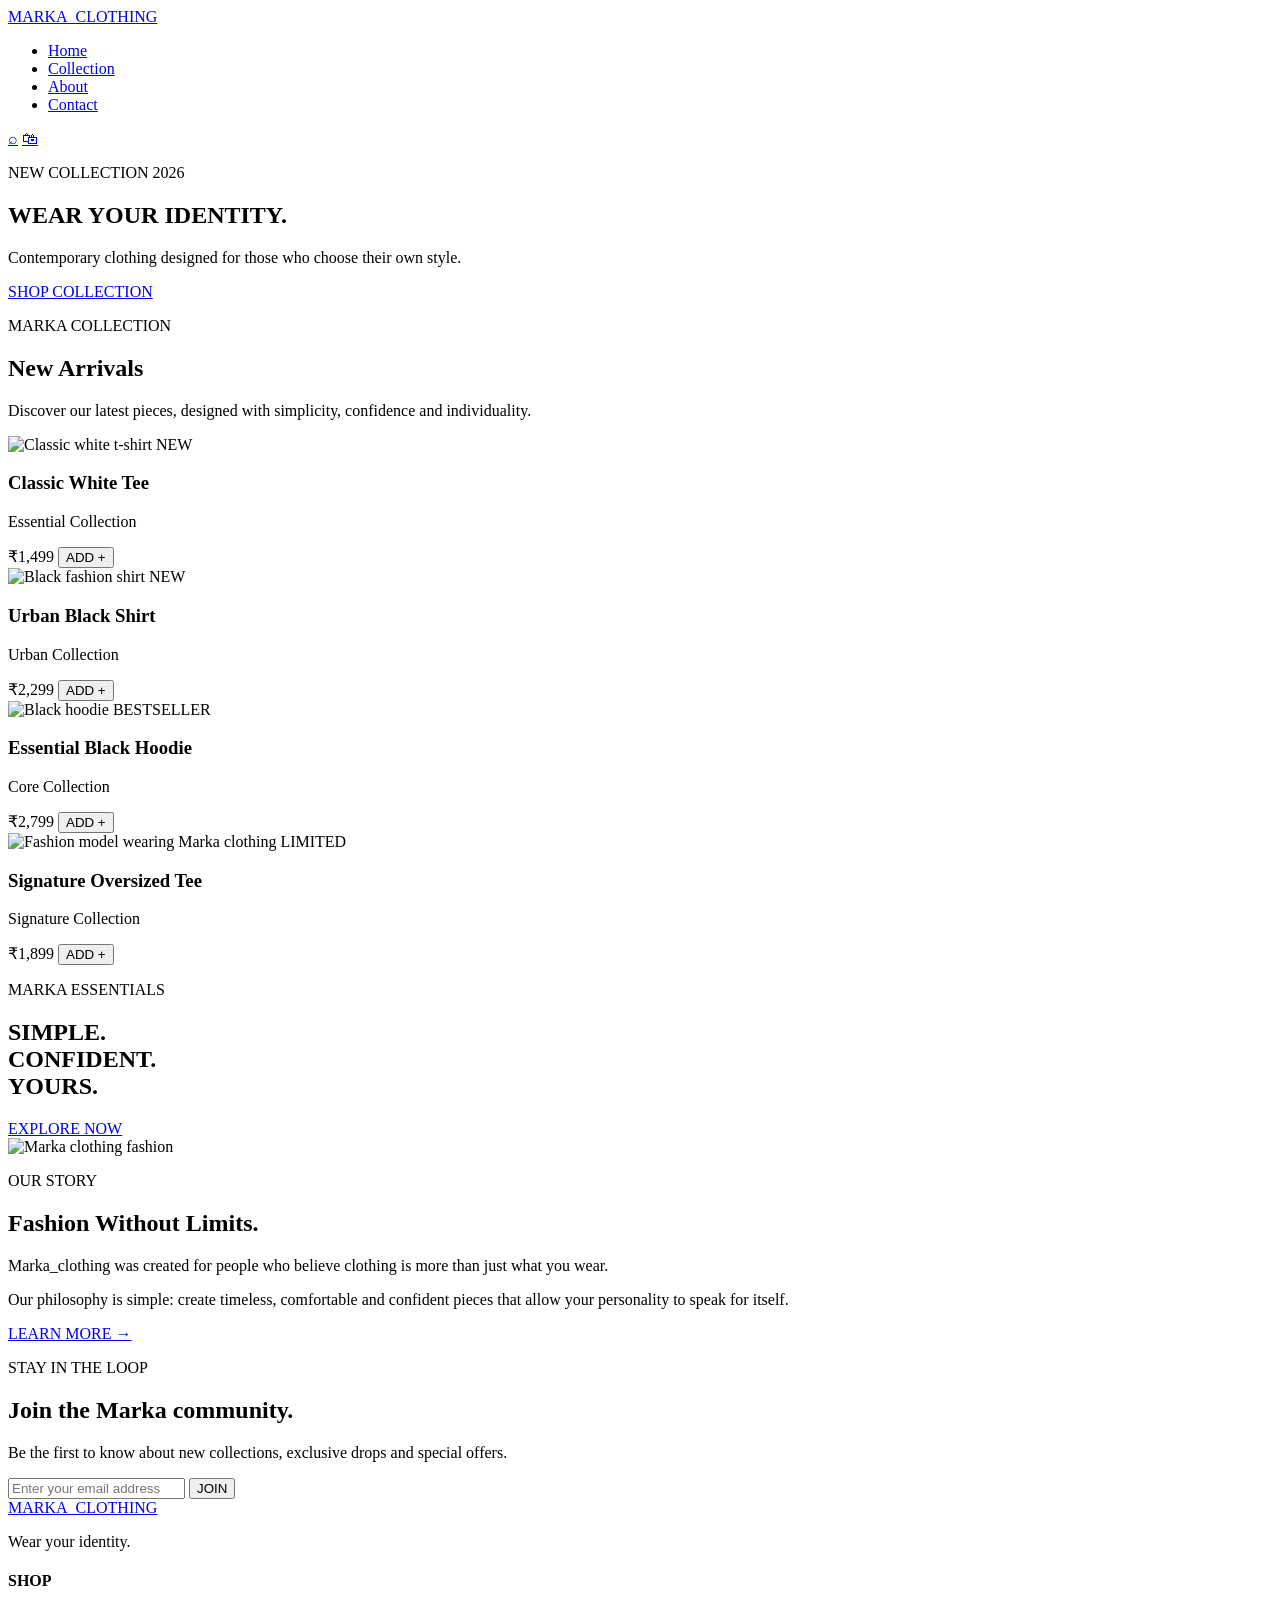
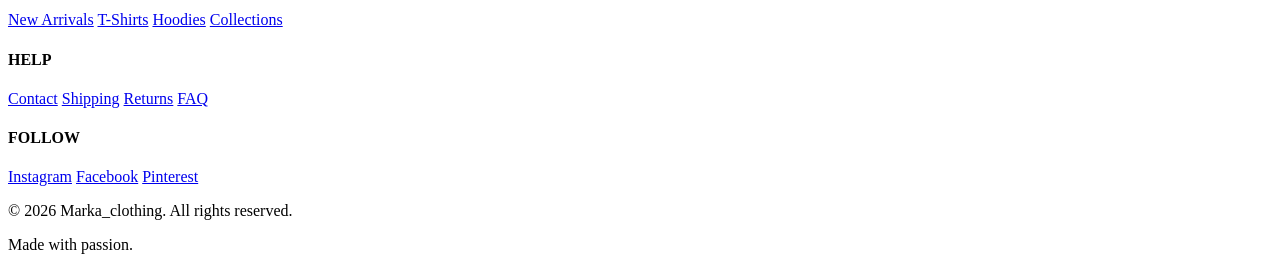
==== index.html @ e19a4d3f "Add initial index.html for Marka_clothing website This is the initial commit of the index.html file " ====
<!DOCTYPE html> <html lang="en"> <head> <meta charset="UTF-8"> <meta name="viewport" content="width=device-width, initial-scale=1.0">
<title>Marka_clothing | Modern Fashion</title>

<link rel="stylesheet" href="style.css">

<link rel="preconnect" href="https://fonts.googleapis.com">
<link rel="preconnect" href="https://fonts.gstatic.com" crossorigin>

<link href="https://fonts.googleapis.com/css2?family=Montserrat:wght@400;500;600;700&family=Playfair+Display:wght@500;600;700&display=swap" rel="stylesheet">

</head> <body>
<!-- ================= NAVIGATION ================= -->

<header class="header">

    <nav class="navbar">

        <a href="#" class="logo">
            MARKA<span>_</span>CLOTHING
        </a>

        <ul class="nav-links">
            <li><a href="#home">Home</a></li>
            <li><a href="#collection">Collection</a></li>
            <li><a href="#about">About</a></li>
            <li><a href="#contact">Contact</a></li>
        </ul>

        <div class="nav-icons">
            <a href="#" aria-label="Search">⌕</a>
            <a href="#" aria-label="Shopping bag">🛍</a>
        </div>

    </nav>

</header>


<!-- ================= HERO SECTION ================= -->

<main>

    <section class="hero" id="home">

        <div class="hero-content">

            <p class="small-title">NEW COLLECTION 2026</p>

            <h1>
                WEAR YOUR
                <span>IDENTITY.</span>
            </h1>

            <p class="hero-description">
                Contemporary clothing designed for those
                who choose their own style.
            </p>

            <a href="#collection" class="btn">
                SHOP COLLECTION
            </a>

        </div>

    </section>


    <!-- ================= COLLECTION ================= -->

    <section class="collection section" id="collection">

        <div class="section-heading">

            <p class="small-title">MARKA COLLECTION</p>

            <h2>New Arrivals</h2>

            <p>
                Discover our latest pieces, designed with
                simplicity, confidence and individuality.
            </p>

        </div>


        <div class="products">

            <!-- PRODUCT 1 -->

            <article class="product-card">

                <div class="product-image">
                    <img src="https://images.unsplash.com/photo-1521572163474-6864f9cf17ab?auto=format&fit=crop&w=800&q=80"
                        alt="Classic white t-shirt">

                    <span class="product-tag">NEW</span>
                </div>

                <div class="product-info">

                    <h3>Classic White Tee</h3>

                    <p>Essential Collection</p>

                    <div class="product-bottom">
                        <span class="price">₹1,499</span>

                        <button class="add-cart">
                            ADD +
                        </button>
                    </div>

                </div>

            </article>


            <!-- PRODUCT 2 -->

            <article class="product-card">

                <div class="product-image">

                    <img src="https://images.unsplash.com/photo-1551488831-00ddcb6c6bd3?auto=format&fit=crop&w=800&q=80"
                        alt="Black fashion shirt">

                    <span class="product-tag">NEW</span>

                </div>

                <div class="product-info">

                    <h3>Urban Black Shirt</h3>

                    <p>Urban Collection</p>

                    <div class="product-bottom">

                        <span class="price">₹2,299</span>

                        <button class="add-cart">
                            ADD +
                        </button>

                    </div>

                </div>

            </article>


            <!-- PRODUCT 3 -->

            <article class="product-card">

                <div class="product-image">

                    <img src="https://images.unsplash.com/photo-1556821840-3a63f95609a7?auto=format&fit=crop&w=800&q=80"
                        alt="Black hoodie">

                    <span class="product-tag">BESTSELLER</span>

                </div>

                <div class="product-info">

                    <h3>Essential Black Hoodie</h3>

                    <p>Core Collection</p>

                    <div class="product-bottom">

                        <span class="price">₹2,799</span>

                        <button class="add-cart">
                            ADD +
                        </button>

                    </div>

                </div>

            </article>


            <!-- PRODUCT 4 -->

            <article class="product-card">

                <div class="product-image">

                    <img src="https://images.unsplash.com/photo-1515886657613-9f3515b0c78f?auto=format&fit=crop&w=800&q=80"
                        alt="Fashion model wearing Marka clothing">

                    <span class="product-tag">LIMITED</span>

                </div>

                <div class="product-info">

                    <h3>Signature Oversized Tee</h3>

                    <p>Signature Collection</p>

                    <div class="product-bottom">

                        <span class="price">₹1,899</span>

                        <button class="add-cart">
                            ADD +
                        </button>

                    </div>

                </div>

            </article>

        </div>

    </section>


    <!-- ================= PROMO ================= -->

    <section class="promo">

        <div class="promo-content">

            <p class="small-title">MARKA ESSENTIALS</p>

            <h2>
                SIMPLE.
                <br>
                CONFIDENT.
                <br>
                YOURS.
            </h2>

            <a href="#collection" class="btn btn-light">
                EXPLORE NOW
            </a>

        </div>

    </section>


    <!-- ================= ABOUT ================= -->

    <section class="about section" id="about">

        <div class="about-image">

            <img src="https://images.unsplash.com/photo-1529139574466-a303027c1d8b?auto=format&fit=crop&w=1000&q=80"
                alt="Marka clothing fashion">

        </div>

        <div class="about-content">

            <p class="small-title">OUR STORY</p>

            <h2>Fashion Without Limits.</h2>

            <p>
                Marka_clothing was created for people who believe
                clothing is more than just what you wear.
            </p>

            <p>
                Our philosophy is simple: create timeless,
                comfortable and confident pieces that allow
                your personality to speak for itself.
            </p>

            <a href="#contact" class="text-link">
                LEARN MORE →
            </a>

        </div>

    </section>


    <!-- ================= NEWSLETTER ================= -->

    <section class="newsletter">

        <div class="newsletter-content">

            <p class="small-title">STAY IN THE LOOP</p>

            <h2>Join the Marka community.</h2>

            <p>
                Be the first to know about new collections,
                exclusive drops and special offers.
            </p>

            <form class="newsletter-form">

                <input
                    type="email"
                    placeholder="Enter your email address"
                    required
                >

                <button type="submit">
                    JOIN
                </button>

            </form>

        </div>

    </section>

</main>


<!-- ================= FOOTER ================= -->

<footer class="footer" id="contact">

    <div class="footer-container">

        <div class="footer-brand">

            <a href="#" class="logo">
                MARKA<span>_</span>CLOTHING
            </a>

            <p>
                Wear your identity.
            </p>

        </div>


        <div class="footer-column">

            <h4>SHOP</h4>

            <a href="#collection">New Arrivals</a>
            <a href="#collection">T-Shirts</a>
            <a href="#collection">Hoodies</a>
            <a href="#collection">Collections</a>

        </div>


        <div class="footer-column">

            <h4>HELP</h4>

            <a href="#">Contact</a>
            <a href="#">Shipping</a>
            <a href="#">Returns</a>
            <a href="#">FAQ</a>

        </div>


        <div class="footer-column">

            <h4>FOLLOW</h4>

            <a href="#">Instagram</a>
            <a href="#">Facebook</a>
            <a href="#">Pinterest</a>

        </div>

    </div>


    <div class="footer-bottom">

        <p>
            © 2026 Marka_clothing. All rights reserved.
        </p>

        <p>
            Made with passion.
        </p>

    </div>

</footer>

</body> </html>
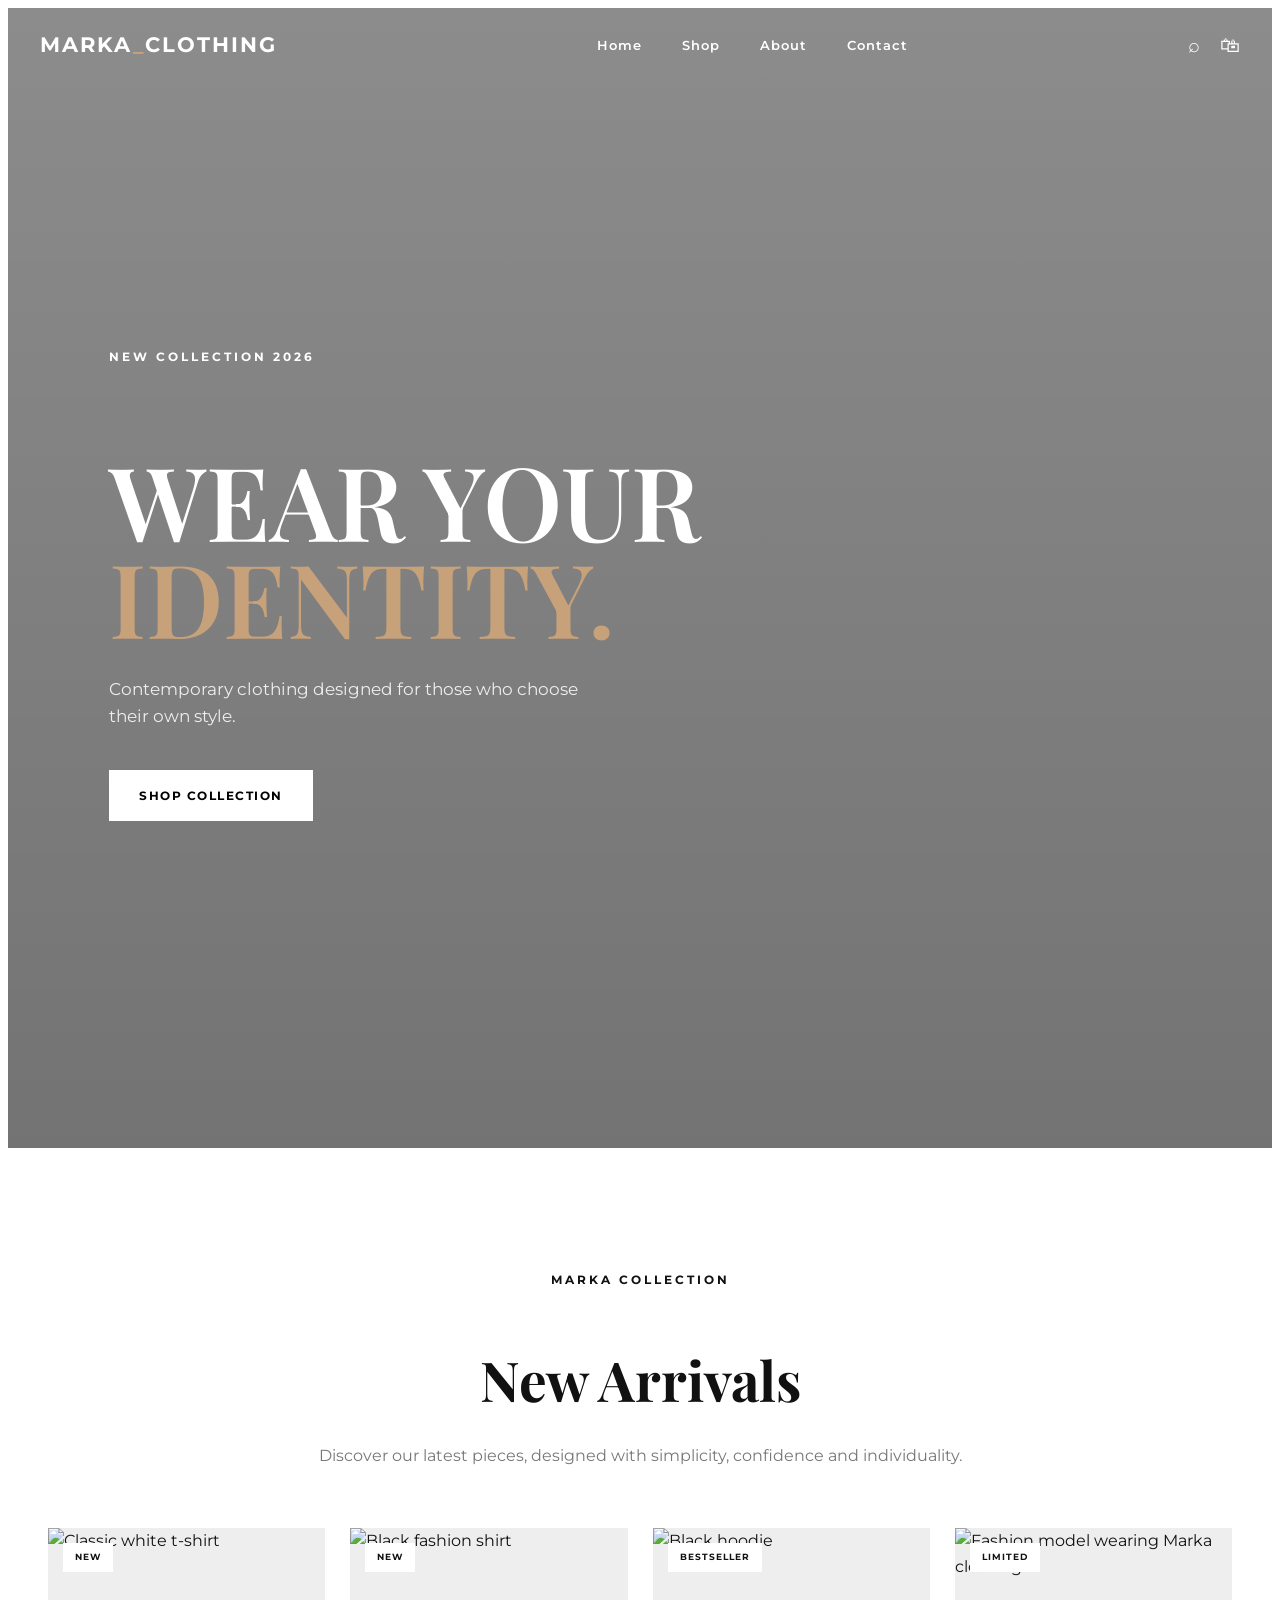
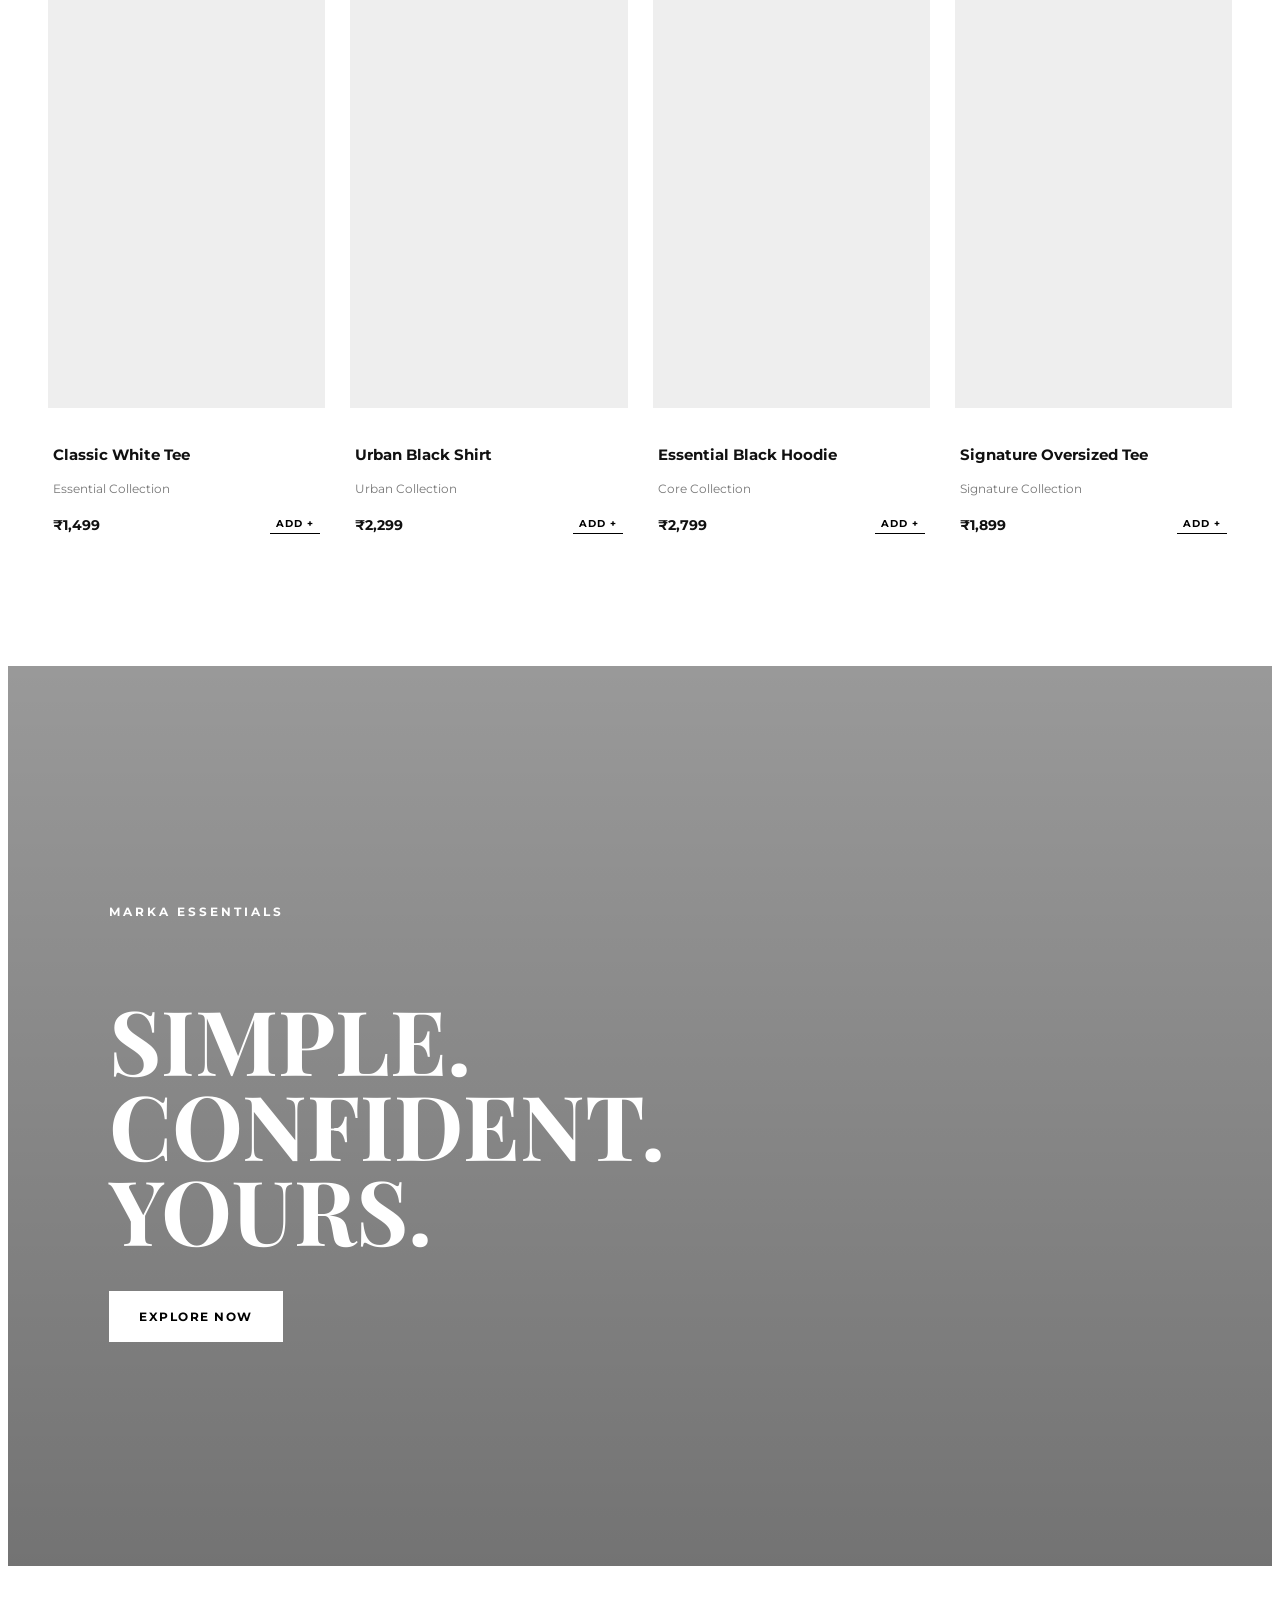
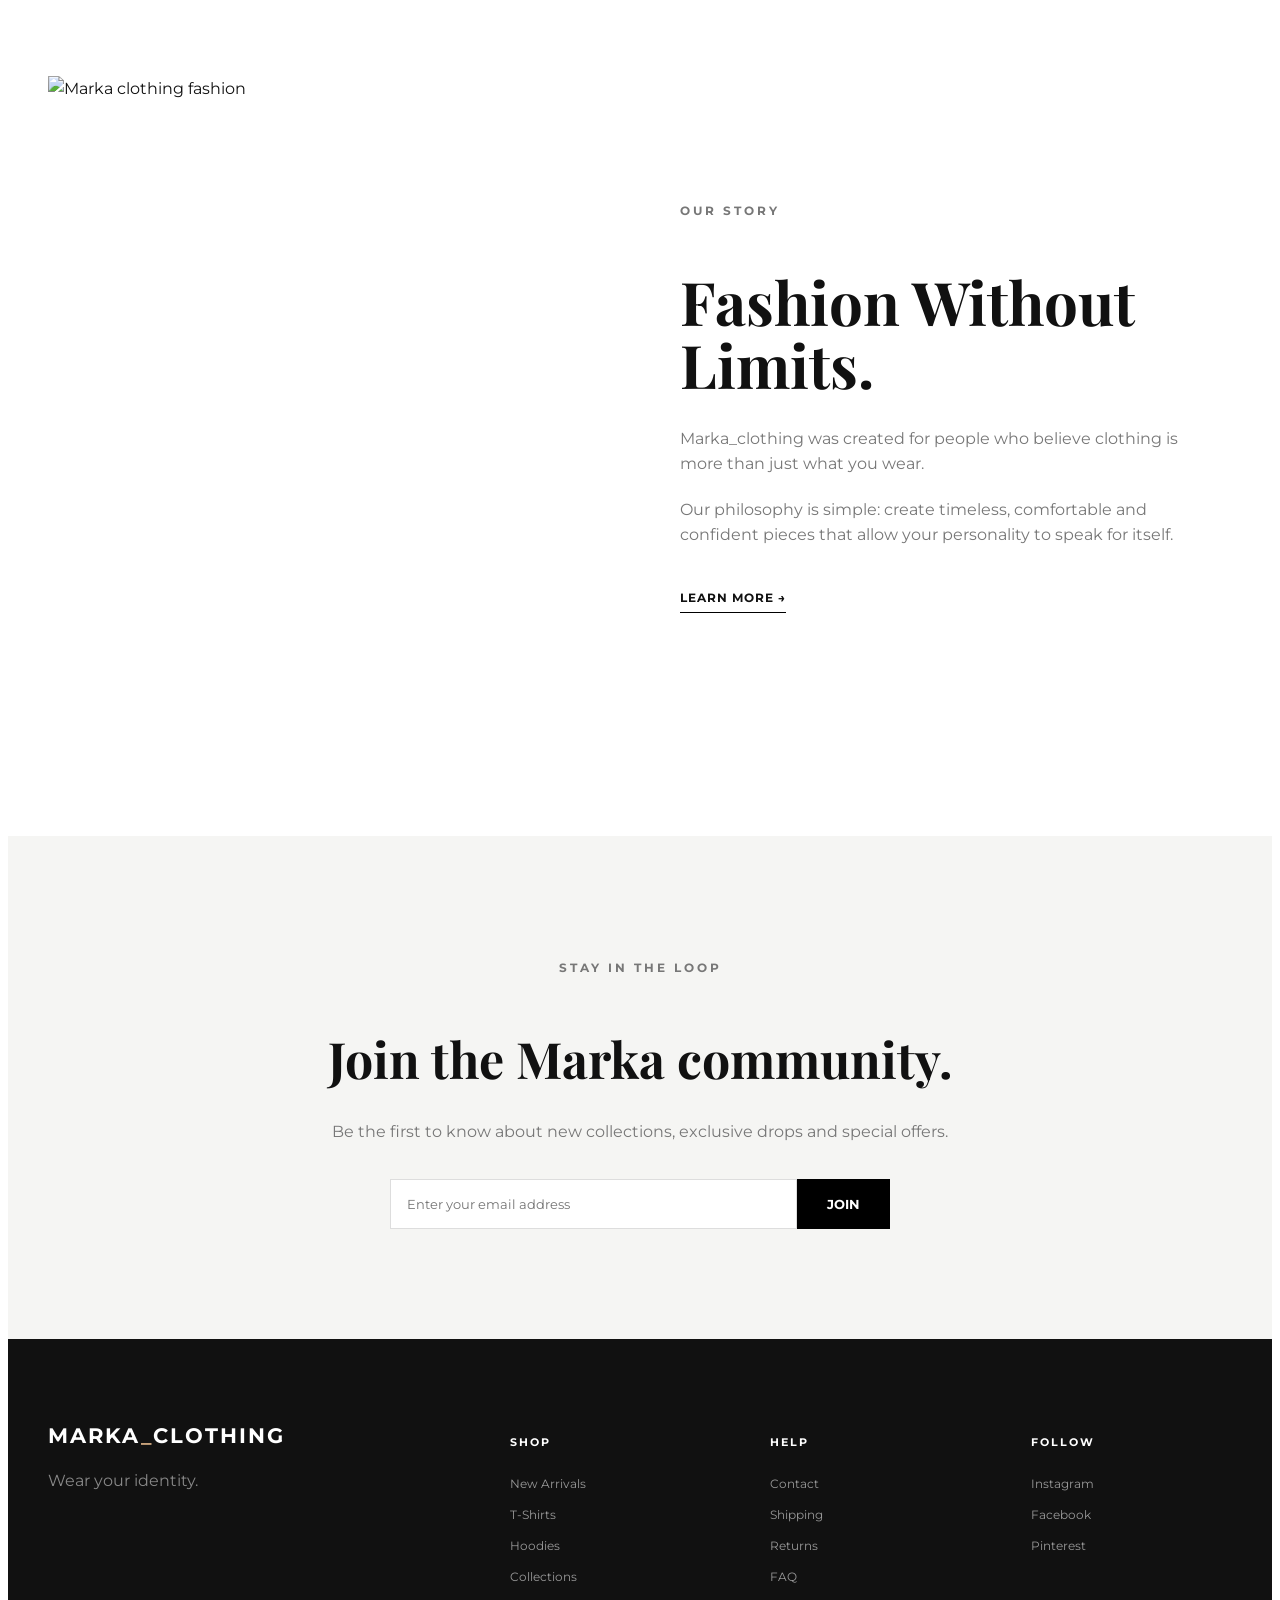
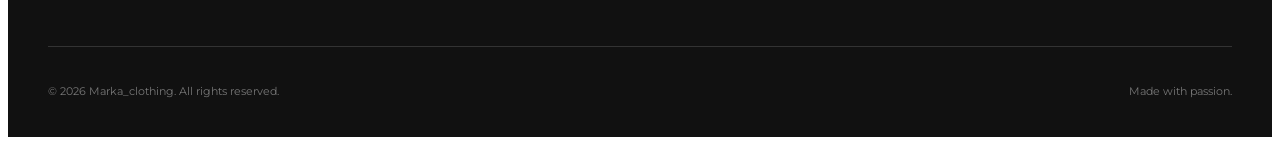
==== commit a12b9f35: "Update navigation links in index.html" ====
--- a/index.html
+++ b/index.html
@@ -19,12 +19,26 @@
             MARKA<span>_</span>CLOTHING
         </a>
 
-        <ul class="nav-links">
-            <li><a href="#home">Home</a></li>
-            <li><a href="#collection">Collection</a></li>
-            <li><a href="#about">About</a></li>
-            <li><a href="#contact">Contact</a></li>
-        </ul>
+       <ul class="nav-links">
+
+    <li>
+        <a href="index.html">Home</a>
+    </li>
+
+    <li>
+        <a href="shop.html">Shop</a>
+    </li>
+
+    <li>
+        <a href="#about">About</a>
+    </li>
+
+    <li>
+        <a href="#contact">Contact</a>
+    </li>
+
+</ul>
+
 
         <div class="nav-icons">
             <a href="#" aria-label="Search">⌕</a>
--- a/style.css
+++ b/style.css
@@ -0,0 +1,1058 @@
+/* =========================================
+MARKA_CLOTHING
+Main Stylesheet
+========================================= */
+
+/* =========================================
+RESET
+========================================= */
+
+{
+margin: 0;
+padding: 0;
+box-sizing: border-box;
+}
+
+html {
+scroll-behavior: smooth;
+}
+
+body {
+font-family: "Montserrat", sans-serif;
+background: #ffffff;
+color: #111111;
+line-height: 1.6;
+}
+
+img {
+width: 100%;
+display: block;
+}
+
+a {
+text-decoration: none;
+color: inherit;
+}
+
+button,
+input {
+font-family: inherit;
+}
+
+/* =========================================
+VARIABLES
+========================================= */
+
+:root {
+--black: #111111;
+--dark: #1a1a1a;
+--white: #ffffff;
+--light: #f5f5f3;
+--gray: #777777;
+--border: #dddddd;
+--accent: #c7a17a;
+}
+
+/* =========================================
+HEADER
+========================================= */
+
+.header {
+position: absolute;
+width: 100%;
+top: 0;
+left: 0;
+z-index: 100;
+}
+
+.navbar {
+max-width: 1400px;
+margin: auto;
+
+height: 90px;
+
+display: flex;
+align-items: center;
+justify-content: space-between;
+
+padding: 0 40px;
+
+color: white;
+
+
+}
+
+.logo {
+font-size: 21px;
+font-weight: 700;
+letter-spacing: 2px;
+}
+
+.logo span {
+color: var(--accent);
+}
+
+.nav-links {
+display: flex;
+list-style: none;
+gap: 40px;
+}
+
+.nav-links a {
+font-size: 13px;
+font-weight: 600;
+letter-spacing: 1px;
+transition: 0.3s;
+}
+
+.nav-links a:hover {
+color: var(--accent);
+}
+
+.nav-icons {
+display: flex;
+gap: 20px;
+font-size: 20px;
+}
+
+/* =========================================
+HERO
+========================================= */
+
+.hero {
+min-height: 100vh;
+
+display: flex;
+align-items: center;
+
+padding: 120px 8%;
+
+color: white;
+
+background:
+    linear-gradient(
+        rgba(0, 0, 0, 0.45),
+        rgba(0, 0, 0, 0.55)
+    ),
+    url("https://images.unsplash.com/photo-1490481651871-ab68de25d43d?auto=format&fit=crop&w=2000&q=85");
+
+background-size: cover;
+background-position: center;
+
+
+}
+
+.hero-content {
+max-width: 700px;
+}
+
+.small-title {
+font-size: 12px;
+font-weight: 700;
+letter-spacing: 3px;
+margin-bottom: 20px;
+}
+
+.hero h1 {
+font-family: "Playfair Display", serif;
+font-size: clamp(55px, 8vw, 110px);
+line-height: 0.95;
+font-weight: 600;
+margin-bottom: 30px;
+}
+
+.hero h1 span {
+color: var(--accent);
+}
+
+.hero-description {
+max-width: 480px;
+font-size: 17px;
+margin-bottom: 40px;
+color: #eeeeee;
+}
+
+/* =========================================
+BUTTON
+========================================= */
+
+.btn {
+display: inline-block;
+
+background: white;
+color: black;
+
+padding: 16px 30px;
+
+font-size: 12px;
+font-weight: 700;
+letter-spacing: 1.5px;
+
+transition: 0.3s;
+
+
+}
+
+.btn:hover {
+background: var(--accent);
+color: white;
+}
+
+.btn-light {
+background: white;
+color: black;
+}
+
+/* =========================================
+GENERAL SECTIONS
+========================================= */
+
+.section {
+max-width: 1400px;
+margin: auto;
+padding: 110px 40px;
+}
+
+.section-heading {
+text-align: center;
+max-width: 650px;
+margin: 0 auto 60px;
+}
+
+.section-heading h2 {
+font-family: "Playfair Display", serif;
+font-size: 55px;
+margin-bottom: 20px;
+}
+
+.section-heading p:last-child {
+color: var(--gray);
+}
+
+/* =========================================
+PRODUCTS
+========================================= */
+
+.products {
+display: grid;
+
+grid-template-columns: repeat(4, 1fr);
+
+gap: 25px;
+
+
+}
+
+.product-card {
+background: white;
+}
+
+.product-image {
+position: relative;
+overflow: hidden;
+background: #eeeeee;
+}
+
+.product-image img {
+height: 480px;
+object-fit: cover;
+
+transition: transform 0.6s ease;
+
+
+}
+
+.product-card:hover .product-image img {
+transform: scale(1.05);
+}
+
+.product-tag {
+position: absolute;
+
+top: 15px;
+left: 15px;
+
+background: white;
+
+padding: 7px 12px;
+
+font-size: 9px;
+font-weight: 700;
+letter-spacing: 1px;
+
+
+}
+
+.product-info {
+padding: 20px 5px;
+}
+
+.product-info h3 {
+font-size: 15px;
+margin-bottom: 5px;
+}
+
+.product-info > p {
+color: var(--gray);
+font-size: 12px;
+}
+
+.product-bottom {
+display: flex;
+justify-content: space-between;
+align-items: center;
+
+margin-top: 15px;
+
+
+}
+
+.price {
+font-size: 14px;
+font-weight: 700;
+}
+
+.add-cart {
+background: transparent;
+border: none;
+
+font-size: 10px;
+font-weight: 700;
+letter-spacing: 1px;
+
+cursor: pointer;
+
+border-bottom: 1px solid black;
+
+padding-bottom: 3px;
+
+
+}
+
+/* =========================================
+PROMO SECTION
+========================================= */
+
+.promo {
+min-height: 700px;
+
+display: flex;
+align-items: center;
+
+padding: 100px 8%;
+
+color: white;
+
+background:
+    linear-gradient(
+        rgba(0, 0, 0, 0.4),
+        rgba(0, 0, 0, 0.55)
+    ),
+    url("https://images.unsplash.com/photo-1496747611176-843222e1e57c?auto=format&fit=crop&w=2000&q=85");
+
+background-size: cover;
+background-position: center;
+
+
+}
+
+.promo-content {
+max-width: 600px;
+}
+
+.promo h2 {
+font-family: "Playfair Display", serif;
+
+font-size: clamp(50px, 7vw, 100px);
+
+line-height: 0.95;
+
+margin-bottom: 40px;
+
+
+}
+
+/* =========================================
+ABOUT
+========================================= */
+
+.about {
+display: grid;
+
+grid-template-columns: 1fr 1fr;
+
+gap: 80px;
+
+align-items: center;
+
+
+}
+
+.about-image img {
+height: 650px;
+object-fit: cover;
+}
+
+.about-content {
+max-width: 500px;
+}
+
+.about-content h2 {
+font-family: "Playfair Display", serif;
+
+font-size: 60px;
+
+line-height: 1.05;
+
+margin-bottom: 30px;
+
+
+}
+
+.about-content p {
+color: var(--gray);
+margin-bottom: 20px;
+}
+
+.text-link {
+display: inline-block;
+
+margin-top: 20px;
+
+font-size: 12px;
+font-weight: 700;
+letter-spacing: 1px;
+
+border-bottom: 1px solid black;
+
+padding-bottom: 5px;
+
+
+}
+
+/* =========================================
+NEWSLETTER
+========================================= */
+
+.newsletter {
+background: var(--light);
+
+padding: 110px 20px;
+
+text-align: center;
+
+
+}
+
+.newsletter-content {
+max-width: 650px;
+margin: auto;
+}
+
+.newsletter h2 {
+font-family: "Playfair Display", serif;
+
+font-size: 50px;
+
+margin-bottom: 20px;
+
+
+}
+
+.newsletter p {
+color: var(--gray);
+}
+
+.newsletter-form {
+display: flex;
+
+max-width: 500px;
+
+margin: 35px auto 0;
+
+
+}
+
+.newsletter-form input {
+flex: 1;
+
+border: 1px solid var(--border);
+
+padding: 16px;
+
+background: white;
+
+outline: none;
+
+
+}
+
+.newsletter-form button {
+border: none;
+
+background: black;
+color: white;
+
+padding: 0 30px;
+
+font-weight: 700;
+
+cursor: pointer;
+
+transition: 0.3s;
+
+
+}
+
+.newsletter-form button:hover {
+background: var(--accent);
+}
+
+/* =========================================
+FOOTER
+========================================= */
+
+.footer {
+background: var(--black);
+color: white;
+
+padding: 80px 40px 25px;
+
+
+}
+
+.footer-container {
+max-width: 1300px;
+
+margin: auto;
+
+display: grid;
+
+grid-template-columns: 2fr 1fr 1fr 1fr;
+
+gap: 60px;
+
+padding-bottom: 60px;
+
+
+}
+
+.footer-brand p {
+color: #888888;
+
+margin-top: 15px;
+
+
+}
+
+.footer-column {
+display: flex;
+flex-direction: column;
+
+gap: 12px;
+
+
+}
+
+.footer-column h4 {
+font-size: 11px;
+
+letter-spacing: 2px;
+
+margin-bottom: 10px;
+
+
+}
+
+.footer-column a {
+color: #999999;
+
+font-size: 12px;
+
+transition: 0.3s;
+
+
+}
+
+.footer-column a:hover {
+color: white;
+}
+
+.footer-bottom {
+max-width: 1300px;
+
+margin: auto;
+
+padding-top: 25px;
+
+border-top: 1px solid #333333;
+
+display: flex;
+
+justify-content: space-between;
+
+color: #777777;
+
+font-size: 11px;
+
+
+}
+
+/* =========================================
+TABLET
+========================================= */
+
+@media (max-width: 1000px) {
+
+.nav-links {
+    gap: 20px;
+}
+
+.products {
+    grid-template-columns: repeat(2, 1fr);
+}
+
+.about {
+    gap: 40px;
+}
+
+.footer-container {
+    grid-template-columns: repeat(2, 1fr);
+}
+
+
+}
+
+/* =========================================
+MOBILE
+========================================= */
+
+@media (max-width: 650px) {
+
+.navbar {
+    height: 75px;
+
+    padding: 0 20px;
+}
+
+.logo {
+    font-size: 16px;
+}
+
+.nav-links {
+    display: none;
+}
+
+.nav-icons {
+    font-size: 18px;
+}
+
+.hero {
+    padding: 100px 25px;
+}
+
+.hero h1 {
+    font-size: 55px;
+}
+
+.hero-description {
+    font-size: 14px;
+}
+
+.section {
+    padding: 75px 20px;
+}
+
+.section-heading {
+    margin-bottom: 40px;
+}
+
+.section-heading h2 {
+    font-size: 42px;
+}
+
+.products {
+    grid-template-columns: 1fr;
+
+    gap: 40px;
+}
+
+.product-image img {
+    height: 500px;
+}
+
+.promo {
+    min-height: 600px;
+
+    padding: 80px 25px;
+}
+
+.promo h2 {
+    font-size: 60px;
+}
+
+.about {
+    grid-template-columns: 1fr;
+
+    gap: 50px;
+}
+
+.about-image img {
+    height: 500px;
+}
+
+.about-content h2 {
+    font-size: 45px;
+}
+
+.newsletter {
+    padding: 80px 20px;
+}
+
+.newsletter h2 {
+    font-size: 40px;
+}
+
+.newsletter-form {
+    flex-direction: column;
+
+    gap: 10px;
+}
+
+.newsletter-form button {
+    padding: 15px;
+}
+
+.footer {
+    padding: 60px 25px 25px;
+}
+
+.footer-container {
+    grid-template-columns: 1fr 1fr;
+
+    gap: 40px;
+}
+
+.footer-brand {
+    grid-column: 1 / -1;
+}
+
+.footer-bottom {
+    flex-direction: column;
+
+    gap: 10px;
+}
+    /* =========================================
+SHOP PAGE
+========================================= */
+
+.shop-header {
+position: relative;
+background: #111111;
+}
+
+.shop-navbar {
+color: white;
+}
+
+.shop-nav-links a {
+color: white;
+}
+
+.shop-icons a {
+color: white;
+}
+
+/* SHOP HERO */
+
+.shop-hero {
+min-height: 480px;
+
+display: flex;
+align-items: center;
+justify-content: center;
+
+text-align: center;
+
+padding: 120px 20px 70px;
+
+color: white;
+
+background:
+    linear-gradient(
+        rgba(0, 0, 0, 0.55),
+        rgba(0, 0, 0, 0.65)
+    ),
+    url("https://images.unsplash.com/photo-1483985988355-763728e1935b?auto=format&fit=crop&w=2000&q=85");
+
+background-size: cover;
+background-position: center;
+
+
+}
+
+.shop-hero h1 {
+font-family: "Playfair Display", serif;
+
+font-size: clamp(60px, 9vw, 110px);
+
+line-height: 1;
+
+margin-bottom: 20px;
+
+
+}
+
+.shop-hero p:last-child {
+color: #dddddd;
+}
+
+/* SHOP CONTAINER */
+
+.shop-container {
+max-width: 1400px;
+
+margin: auto;
+
+padding: 100px 40px;
+
+
+}
+
+/* SHOP TOP */
+
+.shop-top {
+display: flex;
+
+align-items: center;
+
+justify-content: space-between;
+
+margin-bottom: 50px;
+
+border-bottom: 1px solid #dddddd;
+
+padding-bottom: 25px;
+
+
+}
+
+.shop-top h2 {
+font-family: "Playfair Display", serif;
+
+font-size: 35px;
+
+
+}
+
+/* FILTERS */
+
+.filters {
+display: flex;
+
+gap: 10px;
+
+
+}
+
+.filter {
+background: transparent;
+
+border: none;
+
+padding: 8px 12px;
+
+font-size: 10px;
+
+font-weight: 700;
+
+letter-spacing: 1px;
+
+cursor: pointer;
+
+color: #777777;
+
+
+}
+
+.filter.active,
+.filter:hover {
+color: #111111;
+
+border-bottom: 1px solid #111111;
+
+
+}
+
+/* SHOP PRODUCTS */
+
+.shop-products {
+display: grid;
+
+grid-template-columns: repeat(3, 1fr);
+
+gap: 60px 25px;
+
+
+}
+
+.shop-product-image {
+position: relative;
+
+overflow: hidden;
+
+background: #f1f1f1;
+
+
+}
+
+.shop-product-image img {
+width: 100%;
+
+height: 550px;
+
+object-fit: cover;
+
+transition: transform 0.6s ease;
+
+
+}
+
+.shop-product:hover .shop-product-image img {
+transform: scale(1.04);
+}
+
+.shop-product-image span {
+position: absolute;
+
+top: 15px;
+
+left: 15px;
+
+background: white;
+
+padding: 8px 12px;
+
+font-size: 9px;
+
+font-weight: 700;
+
+letter-spacing: 1px;
+
+
+}
+
+/* PRODUCT INFO */
+
+.shop-product-info {
+padding-top: 20px;
+}
+
+.shop-product-info h3 {
+font-size: 15px;
+
+margin-bottom: 4px;
+
+
+}
+
+.shop-product-info p {
+color: #777777;
+
+font-size: 12px;
+
+margin-bottom: 12px;
+
+
+}
+
+.shop-product-info strong {
+display: block;
+
+font-size: 14px;
+
+margin-bottom: 15px;
+
+
+}
+
+.shop-add {
+border: none;
+
+border-bottom: 1px solid #111111;
+
+background: transparent;
+
+padding-bottom: 4px;
+
+font-size: 10px;
+
+font-weight: 700;
+
+letter-spacing: 1px;
+
+cursor: pointer;
+
+transition: 0.3s;
+
+
+}
+
+.shop-add:hover {
+color: #c7a17a;
+
+border-color: #c7a17a;
+
+
+}
+
+/* =========================================
+SHOP MOBILE
+========================================= */
+
+@media (max-width: 900px) {
+
+.shop-products {
+    grid-template-columns: repeat(2, 1fr);
+}
+
+.shop-product-image img {
+    height: 500px;
+}
+
+
+}
+
+@media (max-width: 650px) {
+
+.shop-container {
+    padding: 70px 20px;
+}
+
+.shop-top {
+    display: block;
+}
+
+.shop-top h2 {
+    margin-bottom: 25px;
+}
+
+.filters {
+    flex-wrap: wrap;
+}
+
+.shop-products {
+    grid-template-columns: 1fr;
+
+    gap: 50px;
+}
+
+.shop-product-image img {
+    height: 550px;
+}
+
+
+}
+
+
+}
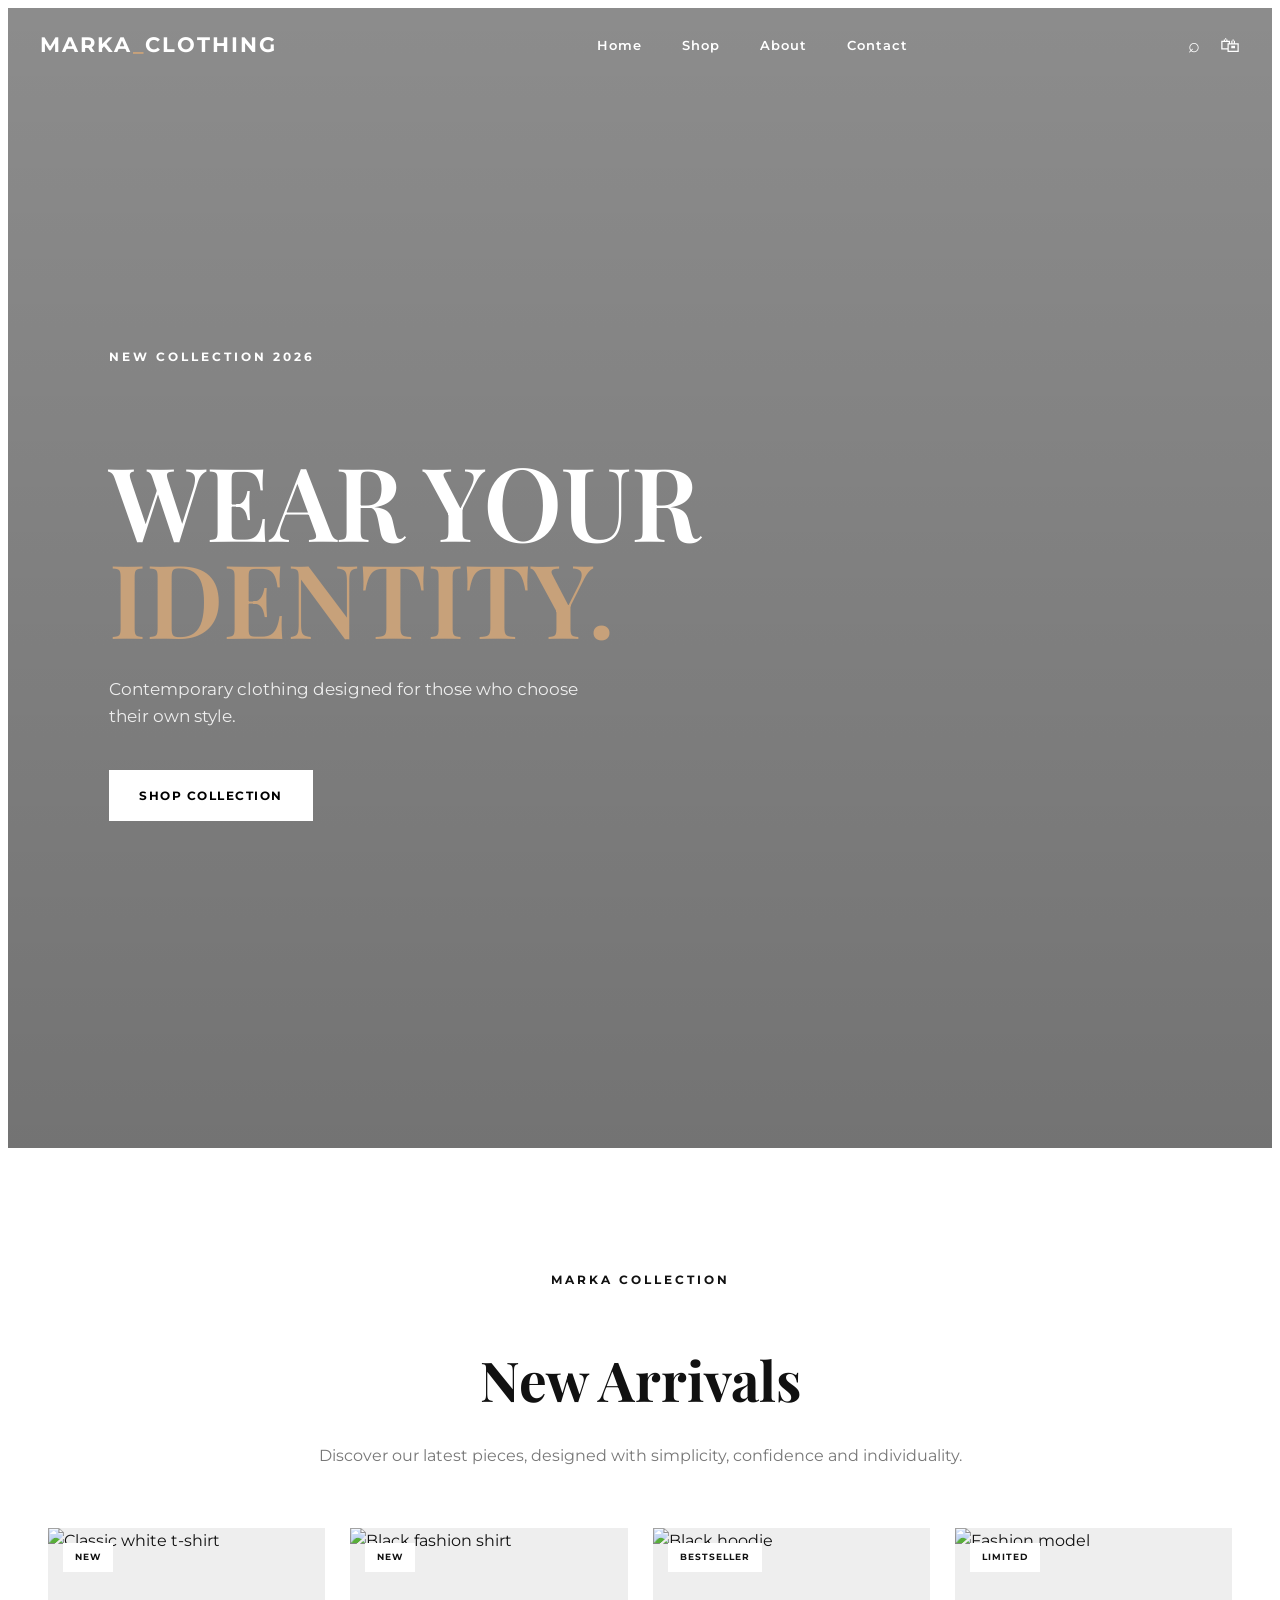
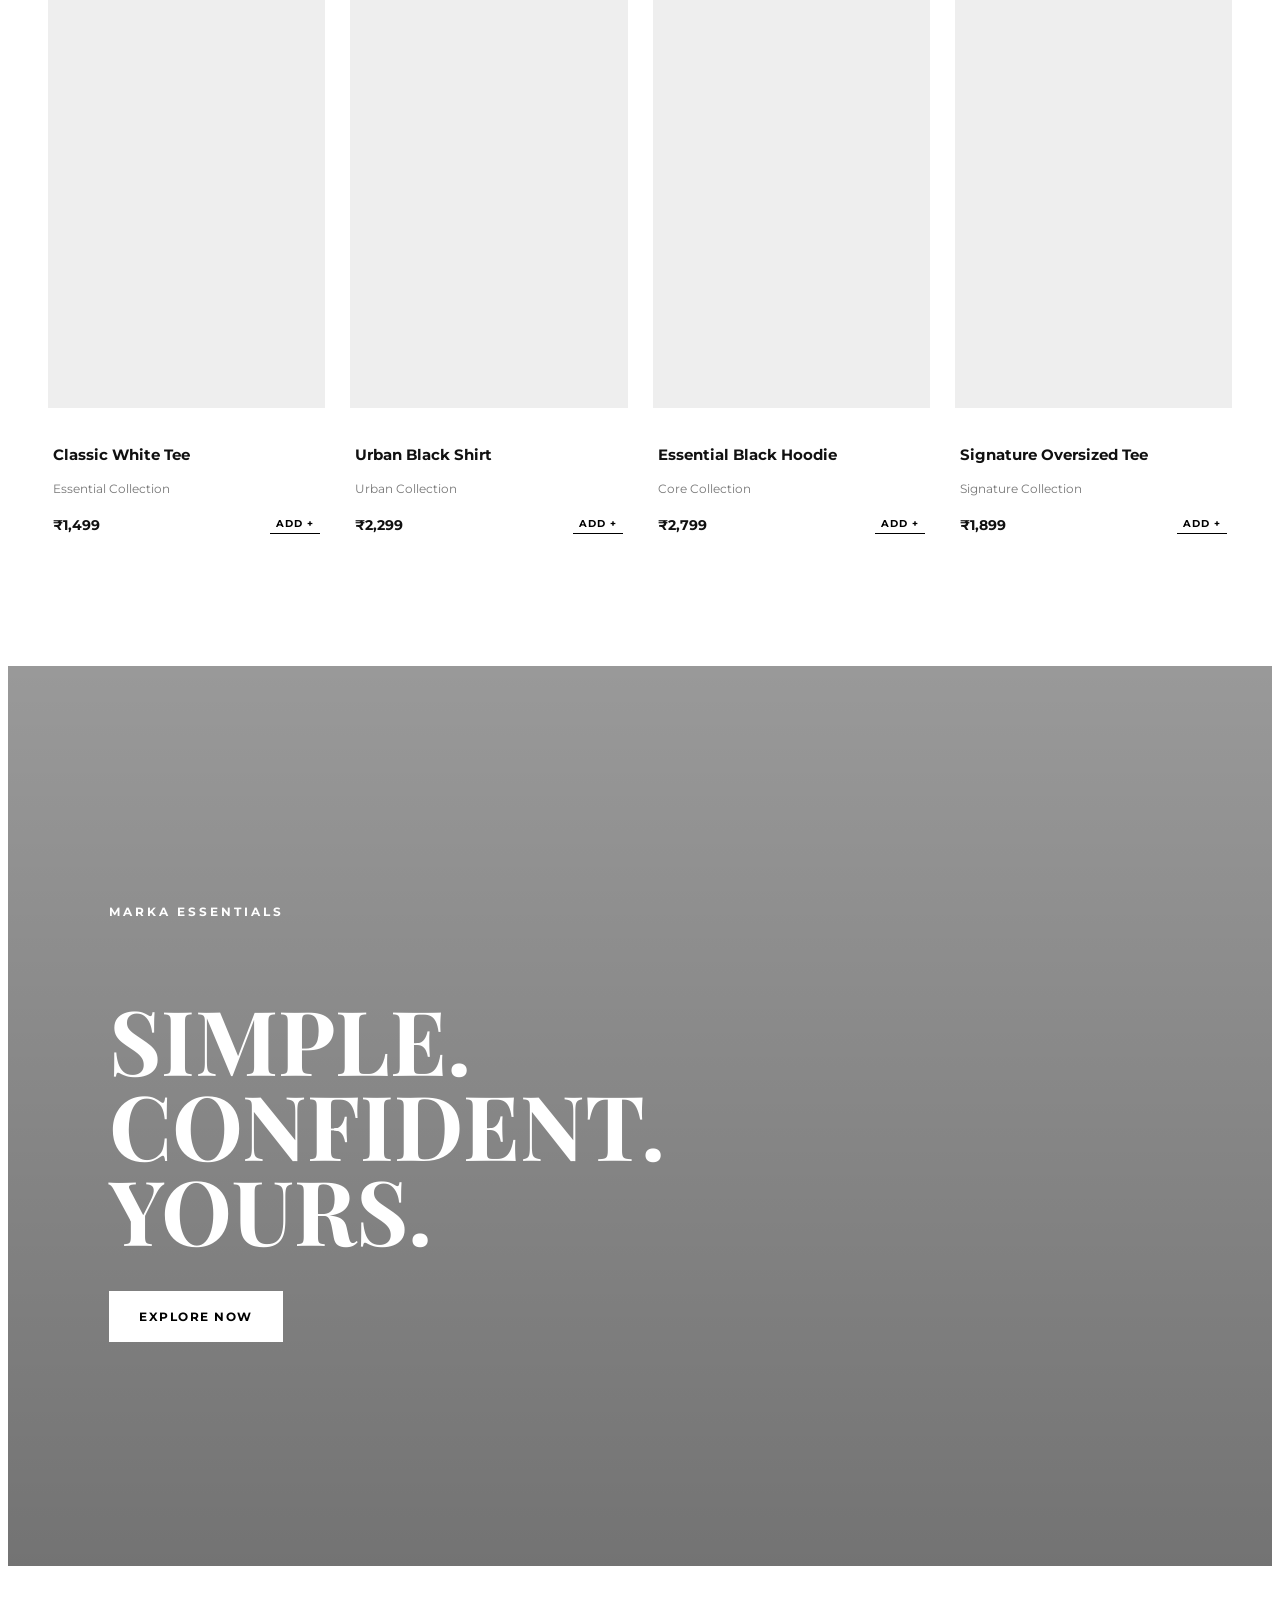
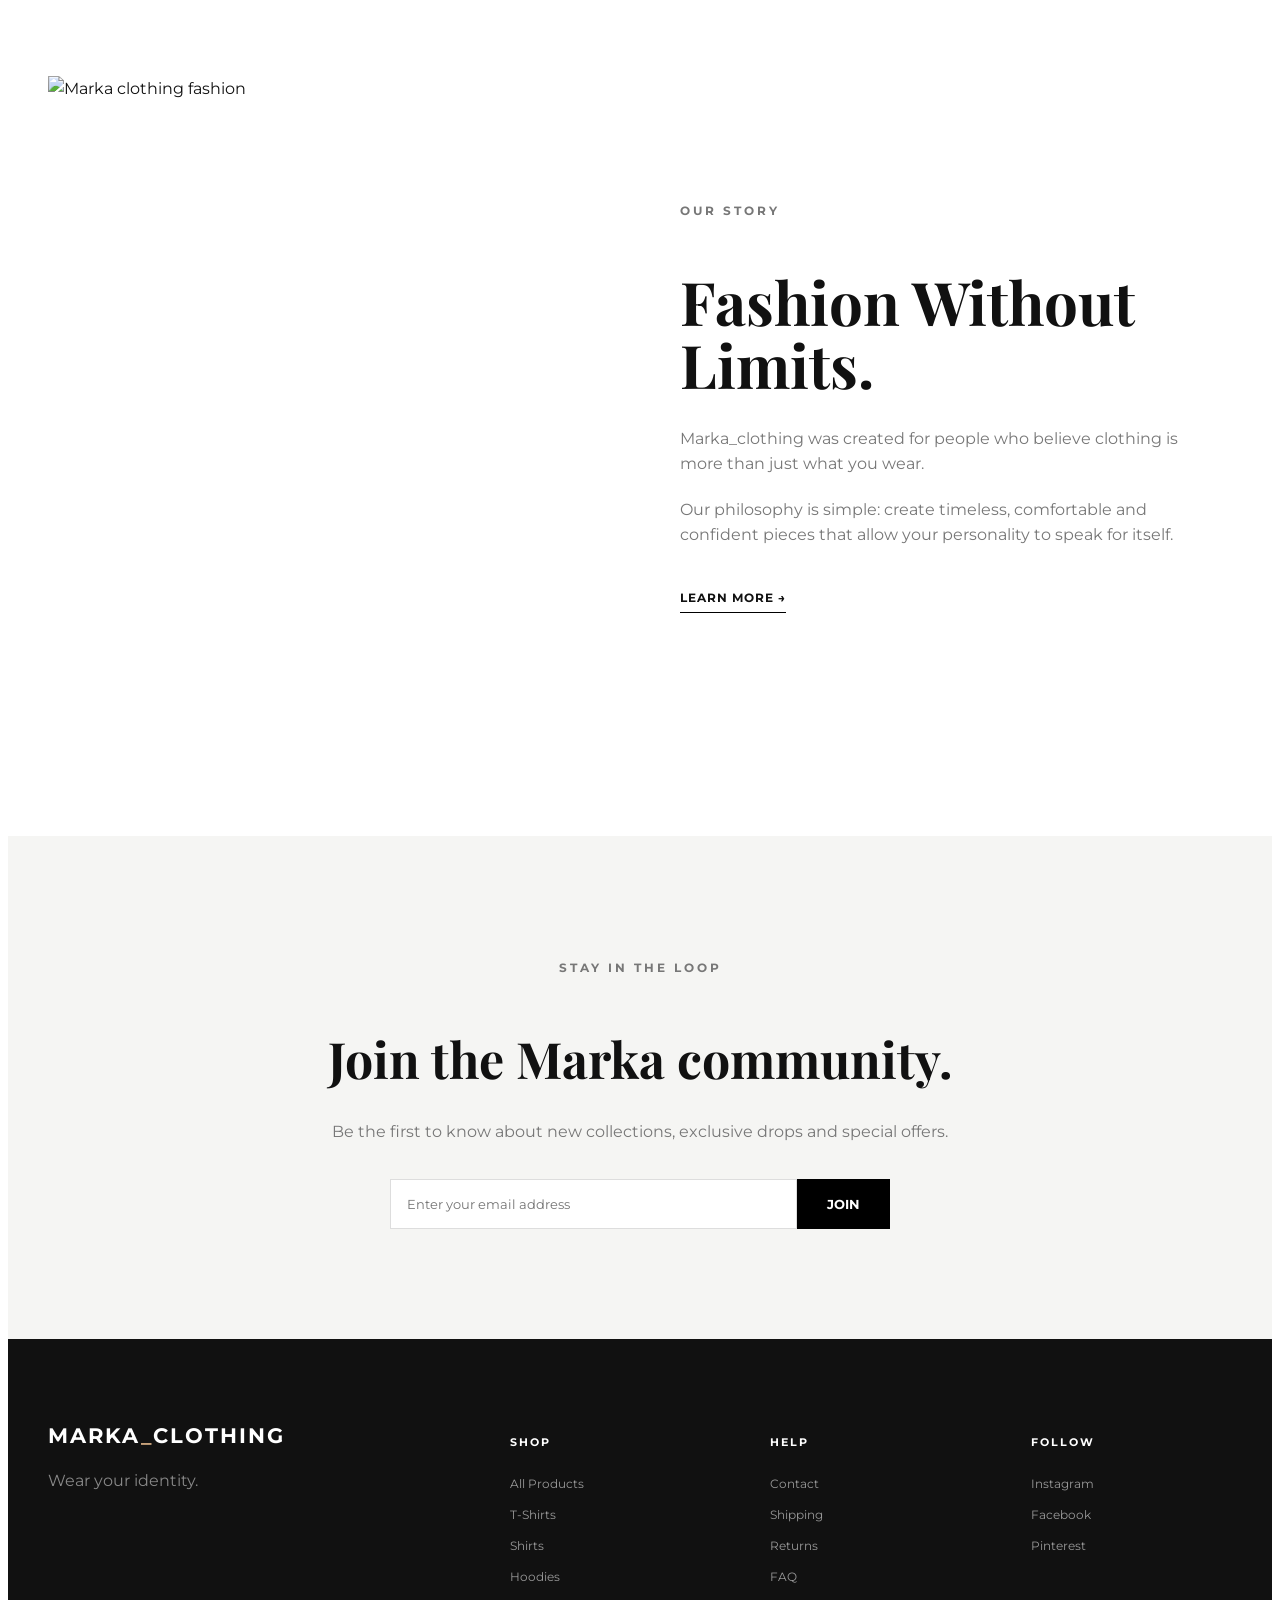
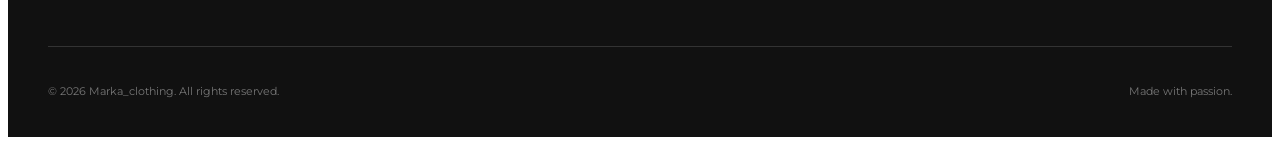
==== commit 532f1cfe: "Update index.html" ====
--- a/index.html
+++ b/index.html
@@ -9,40 +9,42 @@
 <link href="https://fonts.googleapis.com/css2?family=Montserrat:wght@400;500;600;700&family=Playfair+Display:wght@500;600;700&display=swap" rel="stylesheet">
 
 </head> <body>
-<!-- ================= NAVIGATION ================= -->
+<!-- NAVIGATION -->
 
 <header class="header">
 
     <nav class="navbar">
 
-        <a href="#" class="logo">
+        <a href="index.html" class="logo">
             MARKA<span>_</span>CLOTHING
         </a>
 
-       <ul class="nav-links">
-
-    <li>
-        <a href="index.html">Home</a>
-    </li>
-
-    <li>
-        <a href="shop.html">Shop</a>
-    </li>
-
-    <li>
-        <a href="#about">About</a>
-    </li>
-
-    <li>
-        <a href="#contact">Contact</a>
-    </li>
-
-</ul>
-
+        <ul class="nav-links">
+
+            <li>
+                <a href="index.html">Home</a>
+            </li>
+
+            <li>
+                <a href="shop.html">Shop</a>
+            </li>
+
+            <li>
+                <a href="#about">About</a>
+            </li>
+
+            <li>
+                <a href="#contact">Contact</a>
+            </li>
+
+        </ul>
 
         <div class="nav-icons">
+
             <a href="#" aria-label="Search">⌕</a>
+
             <a href="#" aria-label="Shopping bag">🛍</a>
+
         </div>
 
     </nav>
@@ -50,7 +52,7 @@
 </header>
 
 
-<!-- ================= HERO SECTION ================= -->
+<!-- HERO SECTION -->
 
 <main>
 
@@ -58,7 +60,9 @@
 
         <div class="hero-content">
 
-            <p class="small-title">NEW COLLECTION 2026</p>
+            <p class="small-title">
+                NEW COLLECTION 2026
+            </p>
 
             <h1>
                 WEAR YOUR
@@ -70,7 +74,7 @@
                 who choose their own style.
             </p>
 
-            <a href="#collection" class="btn">
+            <a href="shop.html" class="btn">
                 SHOP COLLECTION
             </a>
 
@@ -79,15 +83,19 @@
     </section>
 
 
-    <!-- ================= COLLECTION ================= -->
+    <!-- COLLECTION -->
 
     <section class="collection section" id="collection">
 
         <div class="section-heading">
 
-            <p class="small-title">MARKA COLLECTION</p>
-
-            <h2>New Arrivals</h2>
+            <p class="small-title">
+                MARKA COLLECTION
+            </p>
+
+            <h2>
+                New Arrivals
+            </h2>
 
             <p>
                 Discover our latest pieces, designed with
@@ -99,29 +107,43 @@
 
         <div class="products">
 
+
             <!-- PRODUCT 1 -->
 
             <article class="product-card">
 
                 <div class="product-image">
-                    <img src="https://images.unsplash.com/photo-1521572163474-6864f9cf17ab?auto=format&fit=crop&w=800&q=80"
+
+                    <img
+                        src="https://images.unsplash.com/photo-1521572163474-6864f9cf17ab?auto=format&fit=crop&w=800&q=80"
                         alt="Classic white t-shirt">
 
-                    <span class="product-tag">NEW</span>
+                    <span class="product-tag">
+                        NEW
+                    </span>
+
                 </div>
 
                 <div class="product-info">
 
-                    <h3>Classic White Tee</h3>
-
-                    <p>Essential Collection</p>
+                    <h3>
+                        Classic White Tee
+                    </h3>
+
+                    <p>
+                        Essential Collection
+                    </p>
 
                     <div class="product-bottom">
-                        <span class="price">₹1,499</span>
+
+                        <span class="price">
+                            ₹1,499
+                        </span>
 
                         <button class="add-cart">
                             ADD +
                         </button>
+
                     </div>
 
                 </div>
@@ -135,22 +157,31 @@
 
                 <div class="product-image">
 
-                    <img src="https://images.unsplash.com/photo-1551488831-00ddcb6c6bd3?auto=format&fit=crop&w=800&q=80"
+                    <img
+                        src="https://images.unsplash.com/photo-1551488831-00ddcb6c6bd3?auto=format&fit=crop&w=800&q=80"
                         alt="Black fashion shirt">
 
-                    <span class="product-tag">NEW</span>
+                    <span class="product-tag">
+                        NEW
+                    </span>
 
                 </div>
 
                 <div class="product-info">
 
-                    <h3>Urban Black Shirt</h3>
-
-                    <p>Urban Collection</p>
+                    <h3>
+                        Urban Black Shirt
+                    </h3>
+
+                    <p>
+                        Urban Collection
+                    </p>
 
                     <div class="product-bottom">
 
-                        <span class="price">₹2,299</span>
+                        <span class="price">
+                            ₹2,299
+                        </span>
 
                         <button class="add-cart">
                             ADD +
@@ -169,22 +200,31 @@
 
                 <div class="product-image">
 
-                    <img src="https://images.unsplash.com/photo-1556821840-3a63f95609a7?auto=format&fit=crop&w=800&q=80"
+                    <img
+                        src="https://images.unsplash.com/photo-1556821840-3a63f95609a7?auto=format&fit=crop&w=800&q=80"
                         alt="Black hoodie">
 
-                    <span class="product-tag">BESTSELLER</span>
+                    <span class="product-tag">
+                        BESTSELLER
+                    </span>
 
                 </div>
 
                 <div class="product-info">
 
-                    <h3>Essential Black Hoodie</h3>
-
-                    <p>Core Collection</p>
+                    <h3>
+                        Essential Black Hoodie
+                    </h3>
+
+                    <p>
+                        Core Collection
+                    </p>
 
                     <div class="product-bottom">
 
-                        <span class="price">₹2,799</span>
+                        <span class="price">
+                            ₹2,799
+                        </span>
 
                         <button class="add-cart">
                             ADD +
@@ -203,22 +243,31 @@
 
                 <div class="product-image">
 
-                    <img src="https://images.unsplash.com/photo-1515886657613-9f3515b0c78f?auto=format&fit=crop&w=800&q=80"
-                        alt="Fashion model wearing Marka clothing">
-
-                    <span class="product-tag">LIMITED</span>
+                    <img
+                        src="https://images.unsplash.com/photo-1515886657613-9f3515b0c78f?auto=format&fit=crop&w=800&q=80"
+                        alt="Fashion model">
+
+                    <span class="product-tag">
+                        LIMITED
+                    </span>
 
                 </div>
 
                 <div class="product-info">
 
-                    <h3>Signature Oversized Tee</h3>
-
-                    <p>Signature Collection</p>
+                    <h3>
+                        Signature Oversized Tee
+                    </h3>
+
+                    <p>
+                        Signature Collection
+                    </p>
 
                     <div class="product-bottom">
 
-                        <span class="price">₹1,899</span>
+                        <span class="price">
+                            ₹1,899
+                        </span>
 
                         <button class="add-cart">
                             ADD +
@@ -235,13 +284,15 @@
     </section>
 
 
-    <!-- ================= PROMO ================= -->
+    <!-- PROMOTIONAL SECTION -->
 
     <section class="promo">
 
         <div class="promo-content">
 
-            <p class="small-title">MARKA ESSENTIALS</p>
+            <p class="small-title">
+                MARKA ESSENTIALS
+            </p>
 
             <h2>
                 SIMPLE.
@@ -251,7 +302,7 @@
                 YOURS.
             </h2>
 
-            <a href="#collection" class="btn btn-light">
+            <a href="shop.html" class="btn btn-light">
                 EXPLORE NOW
             </a>
 
@@ -260,26 +311,31 @@
     </section>
 
 
-    <!-- ================= ABOUT ================= -->
+    <!-- ABOUT -->
 
     <section class="about section" id="about">
 
         <div class="about-image">
 
-            <img src="https://images.unsplash.com/photo-1529139574466-a303027c1d8b?auto=format&fit=crop&w=1000&q=80"
+            <img
+                src="https://images.unsplash.com/photo-1529139574466-a303027c1d8b?auto=format&fit=crop&w=1000&q=80"
                 alt="Marka clothing fashion">
 
         </div>
 
         <div class="about-content">
 
-            <p class="small-title">OUR STORY</p>
-
-            <h2>Fashion Without Limits.</h2>
+            <p class="small-title">
+                OUR STORY
+            </p>
+
+            <h2>
+                Fashion Without Limits.
+            </h2>
 
             <p>
-                Marka_clothing was created for people who believe
-                clothing is more than just what you wear.
+                Marka_clothing was created for people who
+                believe clothing is more than just what you wear.
             </p>
 
             <p>
@@ -297,15 +353,19 @@
     </section>
 
 
-    <!-- ================= NEWSLETTER ================= -->
+    <!-- NEWSLETTER -->
 
     <section class="newsletter">
 
         <div class="newsletter-content">
 
-            <p class="small-title">STAY IN THE LOOP</p>
-
-            <h2>Join the Marka community.</h2>
+            <p class="small-title">
+                STAY IN THE LOOP
+            </p>
+
+            <h2>
+                Join the Marka community.
+            </h2>
 
             <p>
                 Be the first to know about new collections,
@@ -317,8 +377,7 @@
                 <input
                     type="email"
                     placeholder="Enter your email address"
-                    required
-                >
+                    required>
 
                 <button type="submit">
                     JOIN
@@ -333,7 +392,7 @@
 </main>
 
 
-<!-- ================= FOOTER ================= -->
+<!-- FOOTER -->
 
 <footer class="footer" id="contact">
 
@@ -341,7 +400,7 @@
 
         <div class="footer-brand">
 
-            <a href="#" class="logo">
+            <a href="index.html" class="logo">
                 MARKA<span>_</span>CLOTHING
             </a>
 
@@ -354,35 +413,71 @@
 
         <div class="footer-column">
 
-            <h4>SHOP</h4>
-
-            <a href="#collection">New Arrivals</a>
-            <a href="#collection">T-Shirts</a>
-            <a href="#collection">Hoodies</a>
-            <a href="#collection">Collections</a>
+            <h4>
+                SHOP
+            </h4>
+
+            <a href="shop.html">
+                All Products
+            </a>
+
+            <a href="shop.html">
+                T-Shirts
+            </a>
+
+            <a href="shop.html">
+                Shirts
+            </a>
+
+            <a href="shop.html">
+                Hoodies
+            </a>
 
         </div>
 
 
         <div class="footer-column">
 
-            <h4>HELP</h4>
-
-            <a href="#">Contact</a>
-            <a href="#">Shipping</a>
-            <a href="#">Returns</a>
-            <a href="#">FAQ</a>
+            <h4>
+                HELP
+            </h4>
+
+            <a href="#contact">
+                Contact
+            </a>
+
+            <a href="#">
+                Shipping
+            </a>
+
+            <a href="#">
+                Returns
+            </a>
+
+            <a href="#">
+                FAQ
+            </a>
 
         </div>
 
 
         <div class="footer-column">
 
-            <h4>FOLLOW</h4>
-
-            <a href="#">Instagram</a>
-            <a href="#">Facebook</a>
-            <a href="#">Pinterest</a>
+            <h4>
+                FOLLOW
+            </h4>
+
+            <a href="#">
+                Instagram
+            </a>
+
+            <a href="#">
+                Facebook
+            </a>
+
+            <a href="#">
+                Pinterest
+            </a>
 
         </div>
 
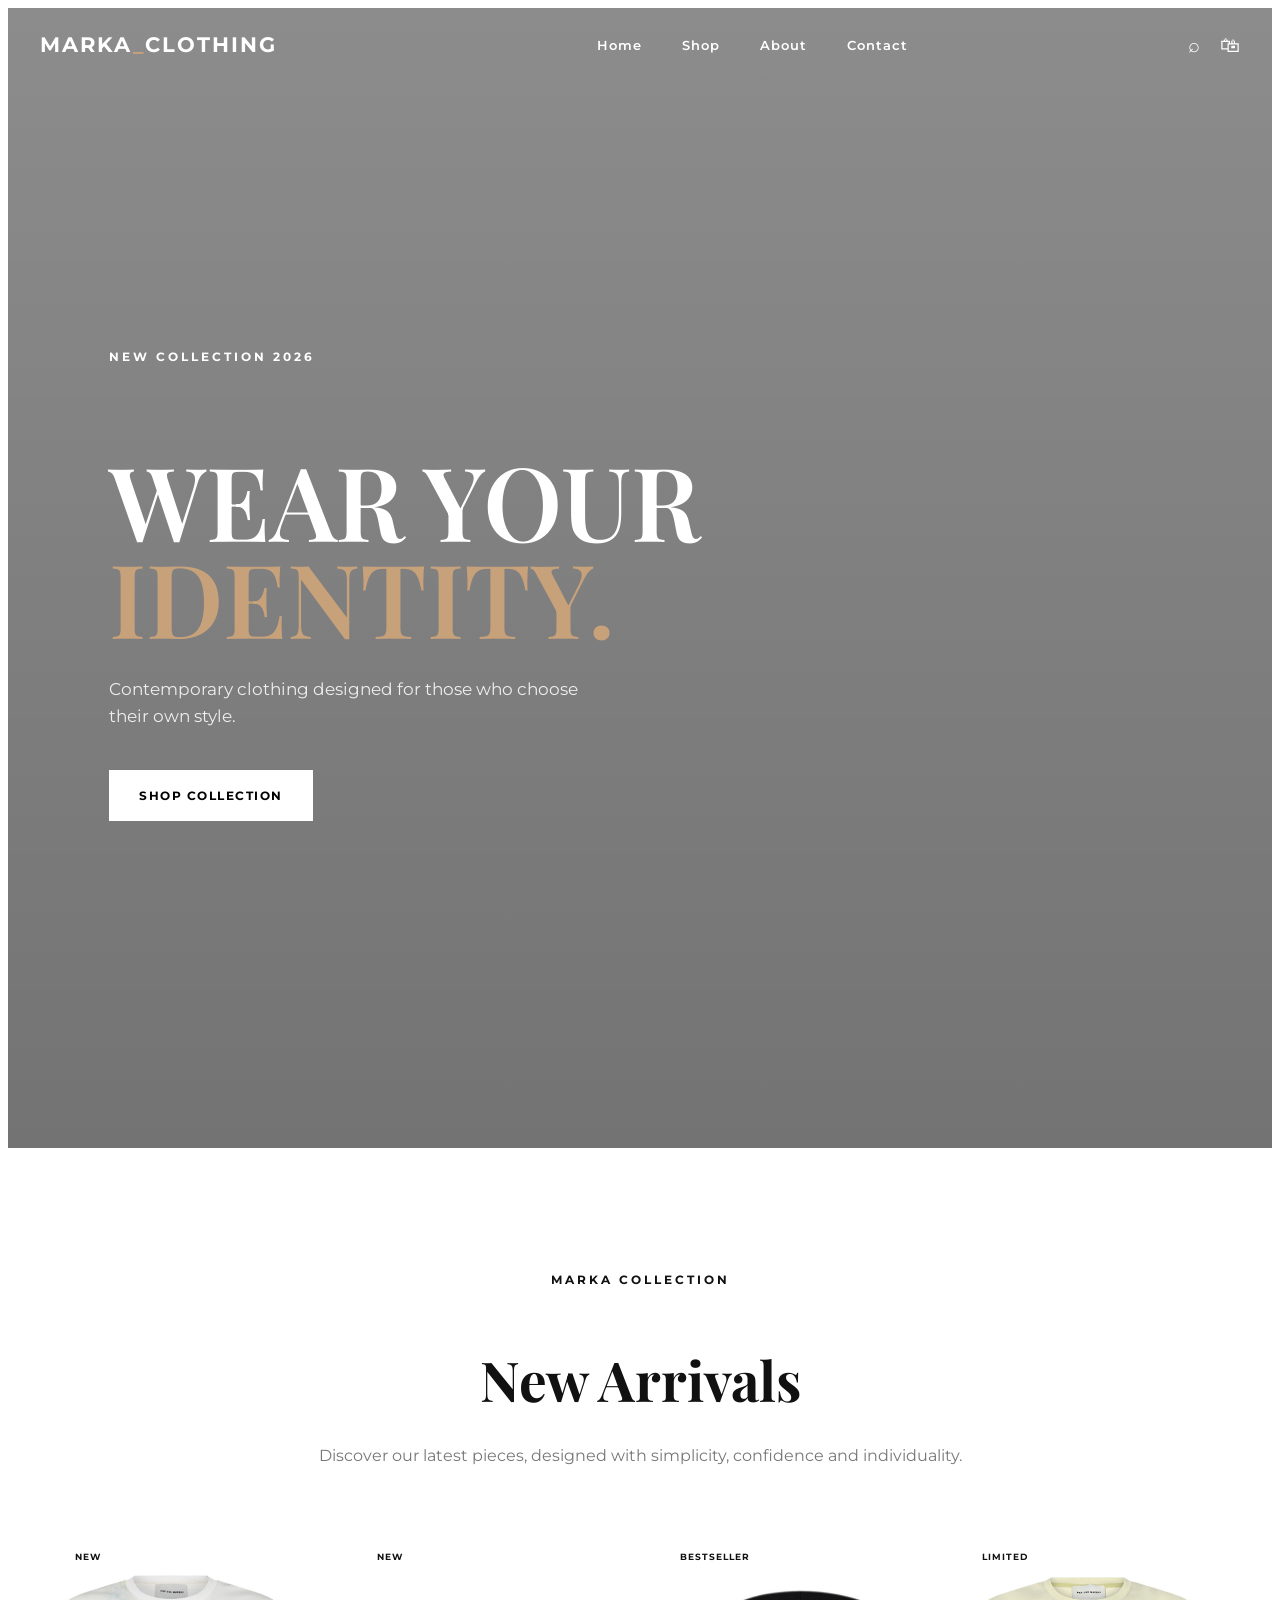
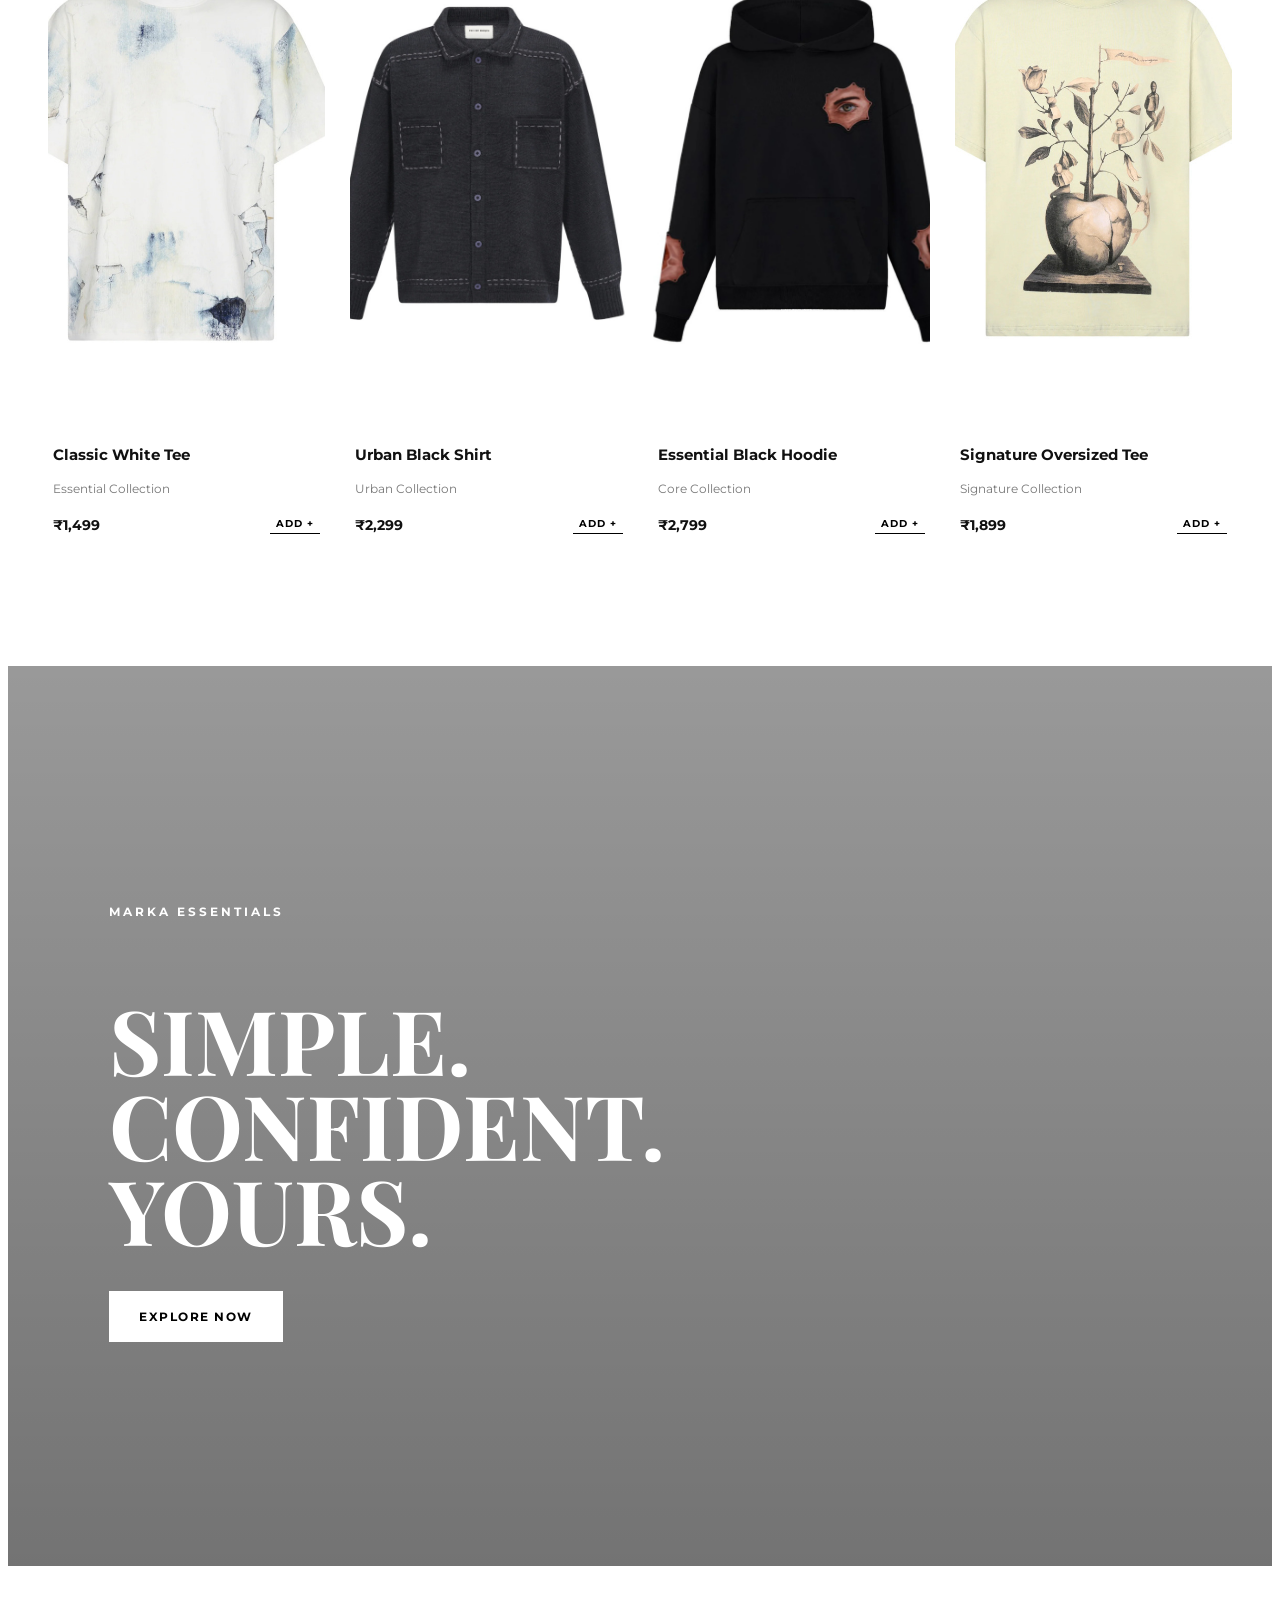
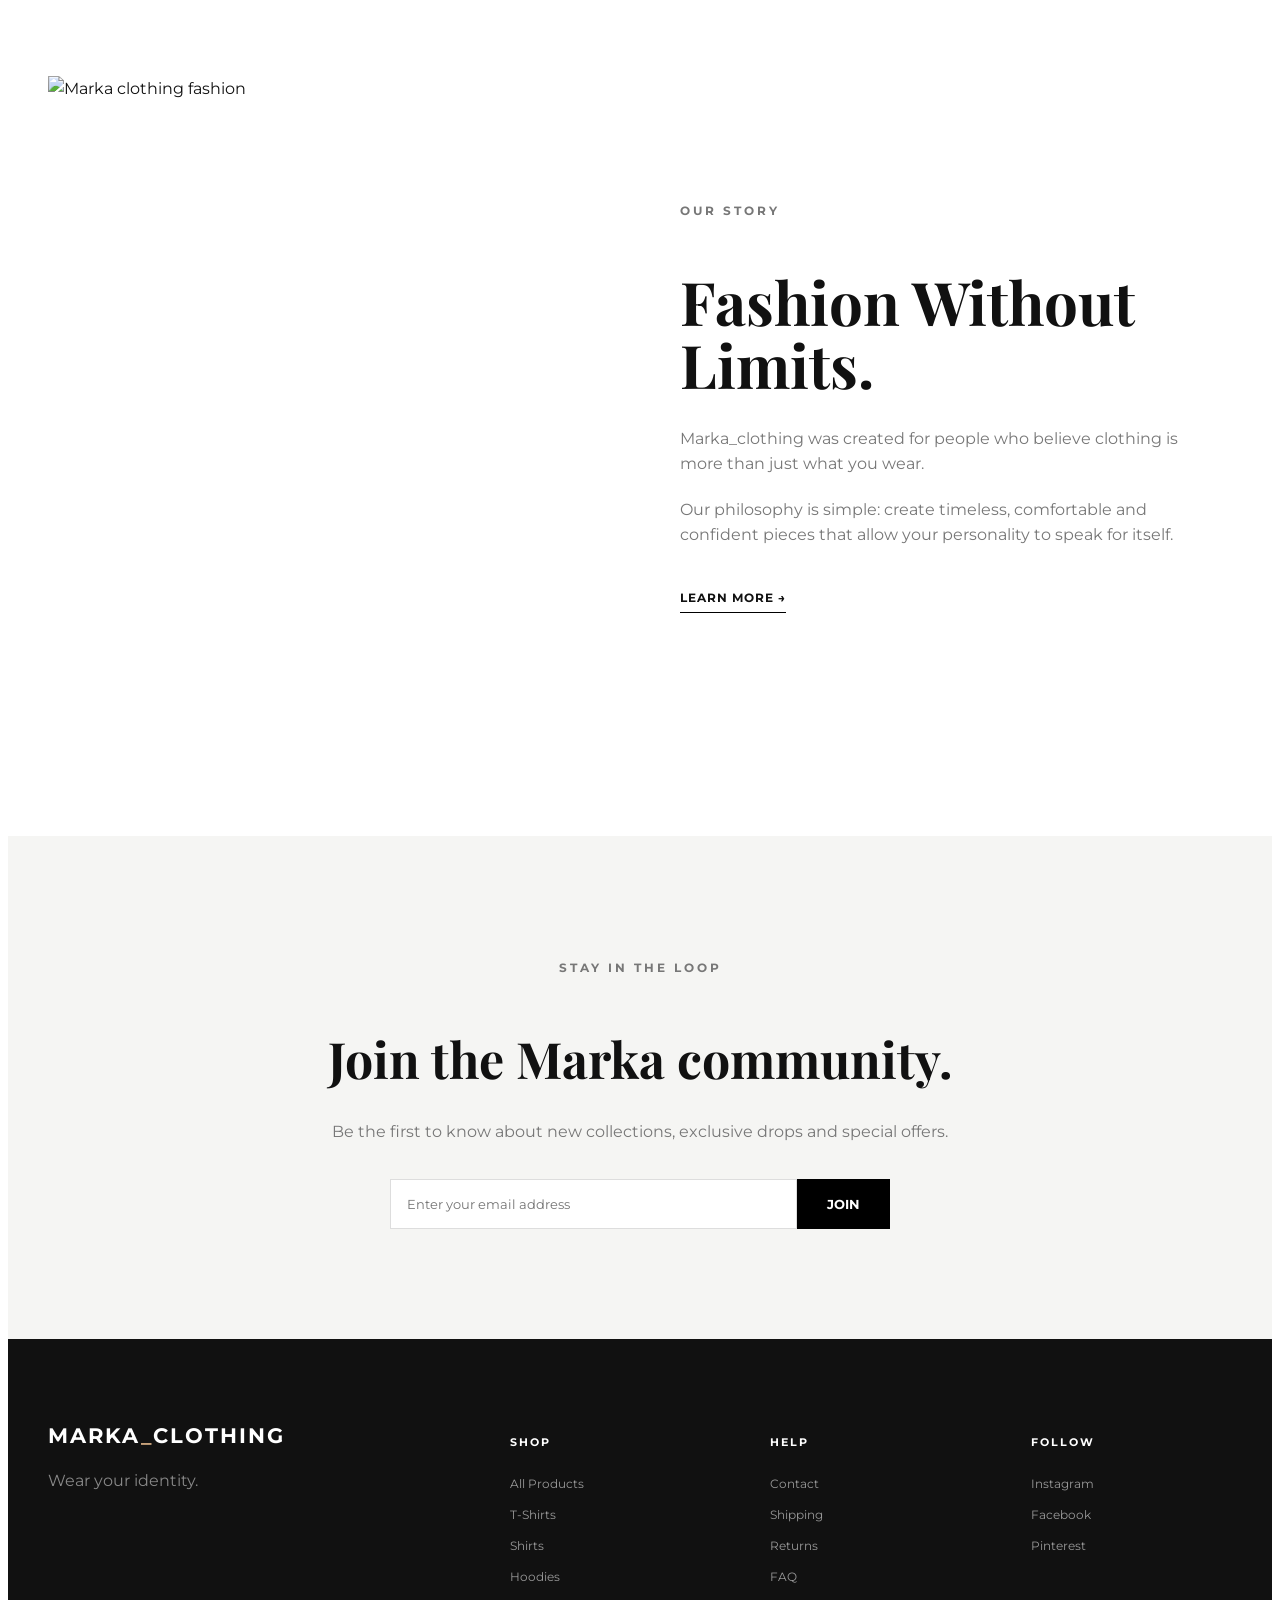
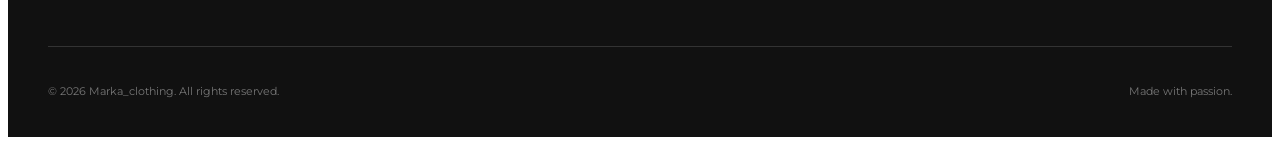
==== commit e8dc7f8a: "Refactor index.html structure and update image sources" ====
--- a/index.html
+++ b/index.html
@@ -1,14 +1,27 @@
-<!DOCTYPE html> <html lang="en"> <head> <meta charset="UTF-8"> <meta name="viewport" content="width=device-width, initial-scale=1.0">
-<title>Marka_clothing | Modern Fashion</title>
-
-<link rel="stylesheet" href="style.css">
-
-<link rel="preconnect" href="https://fonts.googleapis.com">
-<link rel="preconnect" href="https://fonts.gstatic.com" crossorigin>
-
-<link href="https://fonts.googleapis.com/css2?family=Montserrat:wght@400;500;600;700&family=Playfair+Display:wght@500;600;700&display=swap" rel="stylesheet">
-
-</head> <body>
+<!DOCTYPE html>
+<html lang="en">
+
+<head>
+
+    <meta charset="UTF-8">
+
+    <meta name="viewport" content="width=device-width, initial-scale=1.0">
+
+    <title>Marka_clothing | Modern Fashion</title>
+
+    <link rel="stylesheet" href="style.css">
+
+    <link rel="preconnect" href="https://fonts.googleapis.com">
+
+    <link rel="preconnect" href="https://fonts.gstatic.com" crossorigin>
+
+    <link href="https://fonts.googleapis.com/css2?family=Montserrat:wght@400;500;600;700&family=Playfair+Display:wght@500;600;700&display=swap" rel="stylesheet">
+
+</head>
+
+<body>
+
+
 <!-- NAVIGATION -->
 
 <header class="header">
@@ -19,6 +32,7 @@
             MARKA<span>_</span>CLOTHING
         </a>
 
+
         <ul class="nav-links">
 
             <li>
@@ -39,6 +53,7 @@
 
         </ul>
 
+
         <div class="nav-icons">
 
             <a href="#" aria-label="Search">⌕</a>
@@ -50,6 +65,7 @@
     </nav>
 
 </header>
+
 
 
 <!-- HERO SECTION -->
@@ -83,6 +99,7 @@
     </section>
 
 
+
     <!-- COLLECTION -->
 
     <section class="collection section" id="collection">
@@ -105,6 +122,7 @@
         </div>
 
 
+
         <div class="products">
 
 
@@ -115,7 +133,7 @@
                 <div class="product-image">
 
                     <img
-                        src="https://images.unsplash.com/photo-1521572163474-6864f9cf17ab?auto=format&fit=crop&w=800&q=80"
+                        src="white-tshirt.jpg"
                         alt="Classic white t-shirt">
 
                     <span class="product-tag">
@@ -124,6 +142,7 @@
 
                 </div>
 
+
                 <div class="product-info">
 
                     <h3>
@@ -134,6 +153,7 @@
                         Essential Collection
                     </p>
 
+
                     <div class="product-bottom">
 
                         <span class="price">
@@ -151,6 +171,7 @@
             </article>
 
 
+
             <!-- PRODUCT 2 -->
 
             <article class="product-card">
@@ -158,8 +179,8 @@
                 <div class="product-image">
 
                     <img
-                        src="https://images.unsplash.com/photo-1551488831-00ddcb6c6bd3?auto=format&fit=crop&w=800&q=80"
-                        alt="Black fashion shirt">
+                        src="black-shirt.jpg"
+                        alt="Urban black shirt">
 
                     <span class="product-tag">
                         NEW
@@ -167,6 +188,7 @@
 
                 </div>
 
+
                 <div class="product-info">
 
                     <h3>
@@ -177,6 +199,7 @@
                         Urban Collection
                     </p>
 
+
                     <div class="product-bottom">
 
                         <span class="price">
@@ -194,6 +217,7 @@
             </article>
 
 
+
             <!-- PRODUCT 3 -->
 
             <article class="product-card">
@@ -201,8 +225,8 @@
                 <div class="product-image">
 
                     <img
-                        src="https://images.unsplash.com/photo-1556821840-3a63f95609a7?auto=format&fit=crop&w=800&q=80"
-                        alt="Black hoodie">
+                        src="black-hoodie.jpg"
+                        alt="Essential black hoodie">
 
                     <span class="product-tag">
                         BESTSELLER
@@ -210,6 +234,7 @@
 
                 </div>
 
+
                 <div class="product-info">
 
                     <h3>
@@ -220,6 +245,7 @@
                         Core Collection
                     </p>
 
+
                     <div class="product-bottom">
 
                         <span class="price">
@@ -237,6 +263,7 @@
             </article>
 
 
+
             <!-- PRODUCT 4 -->
 
             <article class="product-card">
@@ -244,8 +271,8 @@
                 <div class="product-image">
 
                     <img
-                        src="https://images.unsplash.com/photo-1515886657613-9f3515b0c78f?auto=format&fit=crop&w=800&q=80"
-                        alt="Fashion model">
+                        src="oversized-tshirt.jpg"
+                        alt="Signature oversized t-shirt">
 
                     <span class="product-tag">
                         LIMITED
@@ -253,6 +280,7 @@
 
                 </div>
 
+
                 <div class="product-info">
 
                     <h3>
@@ -263,6 +291,7 @@
                         Signature Collection
                     </p>
 
+
                     <div class="product-bottom">
 
                         <span class="price">
@@ -279,9 +308,11 @@
 
             </article>
 
+
         </div>
 
     </section>
+
 
 
     <!-- PROMOTIONAL SECTION -->
@@ -311,17 +342,21 @@
     </section>
 
 
+
     <!-- ABOUT -->
 
     <section class="about section" id="about">
 
         <div class="about-image">
+
+            <!-- ABOUT IMAGE LEFT UNCHANGED -->
 
             <img
                 src="https://images.unsplash.com/photo-1529139574466-a303027c1d8b?auto=format&fit=crop&w=1000&q=80"
                 alt="Marka clothing fashion">
 
         </div>
+
 
         <div class="about-content">
 
@@ -353,6 +388,7 @@
     </section>
 
 
+
     <!-- NEWSLETTER -->
 
     <section class="newsletter">
@@ -371,6 +407,7 @@
                 Be the first to know about new collections,
                 exclusive drops and special offers.
             </p>
+
 
             <form class="newsletter-form">
 
@@ -392,11 +429,13 @@
 </main>
 
 
+
 <!-- FOOTER -->
 
 <footer class="footer" id="contact">
 
     <div class="footer-container">
+
 
         <div class="footer-brand">
 
@@ -409,6 +448,7 @@
             </p>
 
         </div>
+
 
 
         <div class="footer-column">
@@ -436,6 +476,7 @@
         </div>
 
 
+
         <div class="footer-column">
 
             <h4>
@@ -461,6 +502,7 @@
         </div>
 
 
+
         <div class="footer-column">
 
             <h4>
@@ -481,7 +523,9 @@
 
         </div>
 
+
     </div>
+
 
 
     <div class="footer-bottom">
@@ -498,4 +542,7 @@
 
 </footer>
 
-</body> </html>
+
+</body>
+
+</html>
--- a/style.css
+++ b/style.css
@@ -1056,3 +1056,18 @@
 
 
 }
+.cart-count {
+    position: absolute;
+    top: -10px;
+    right: -10px;
+    background: #000;
+    color: #fff;
+    width: 20px;
+    height: 20px;
+    border-radius: 50%;
+    font-size: 11px;
+    display: flex;
+    align-items: center;
+    justify-content: center;
+    font-family: Arial, sans-serif;
+}
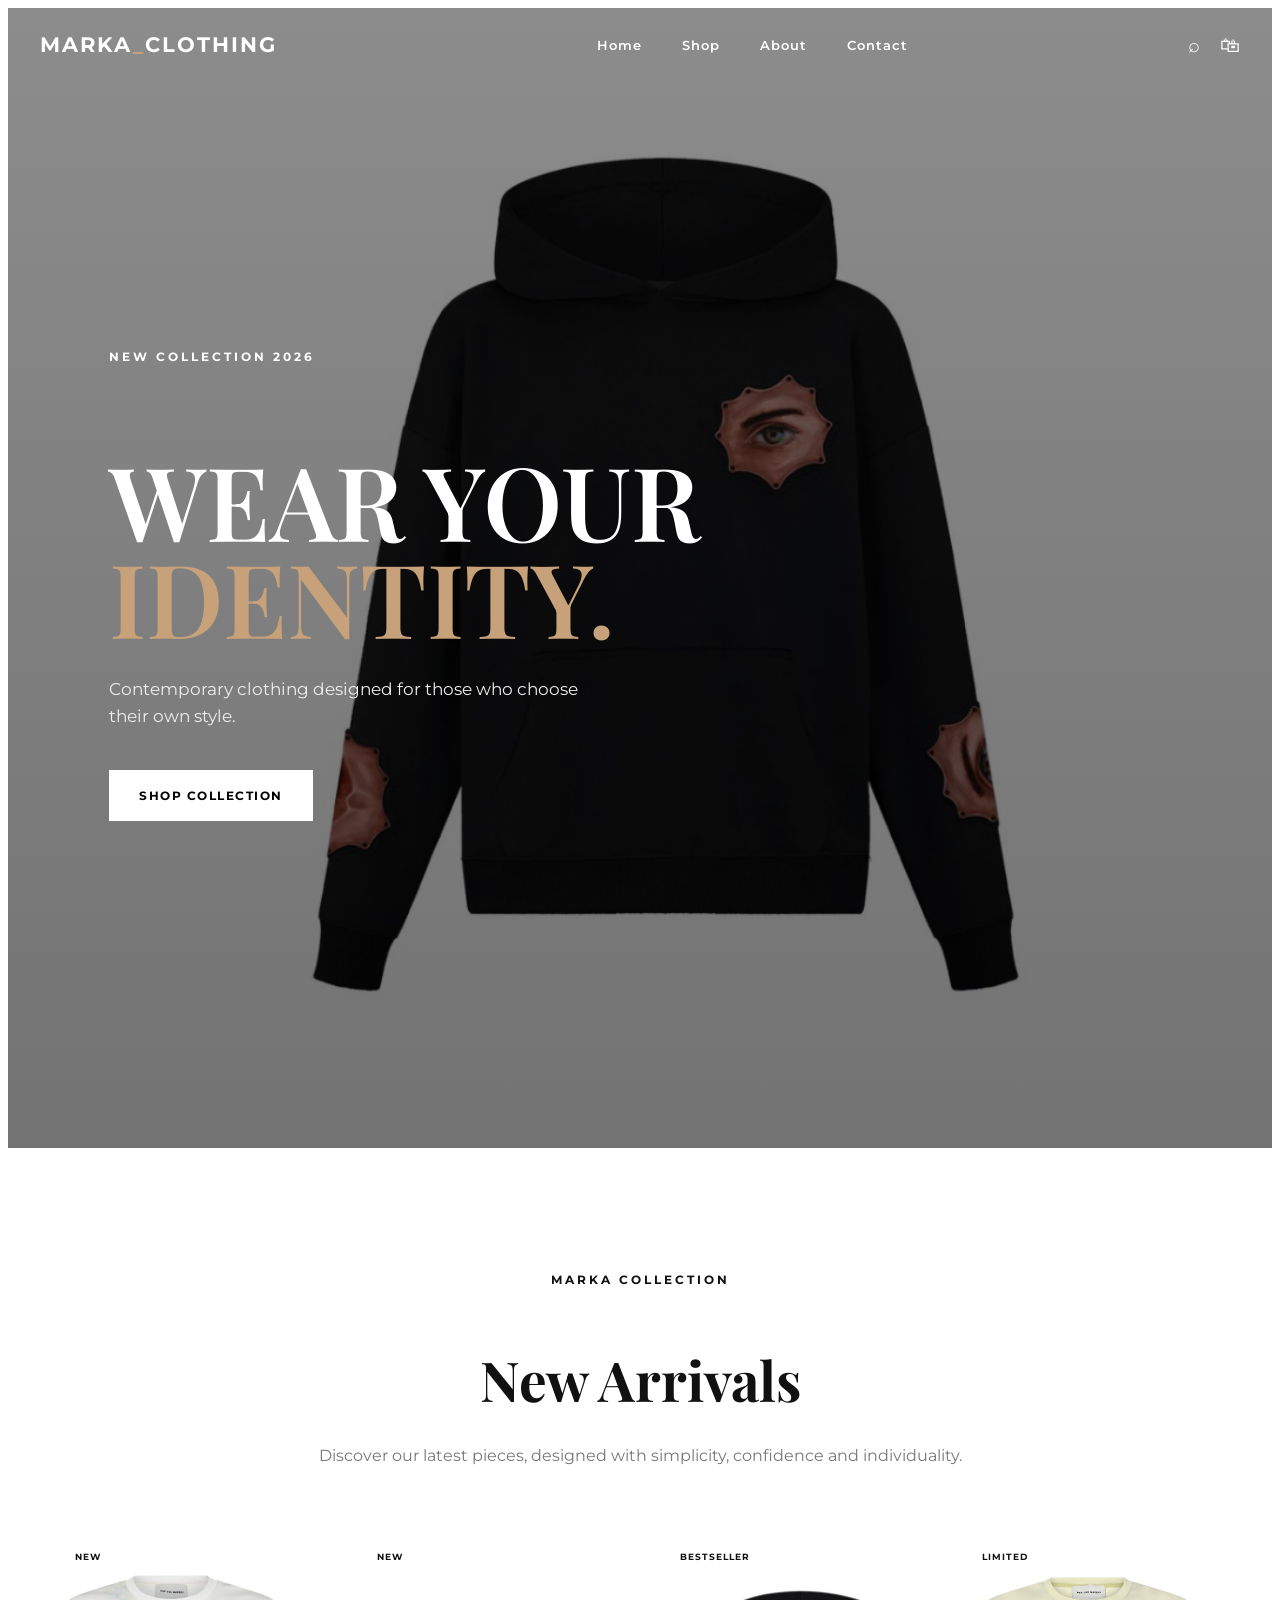
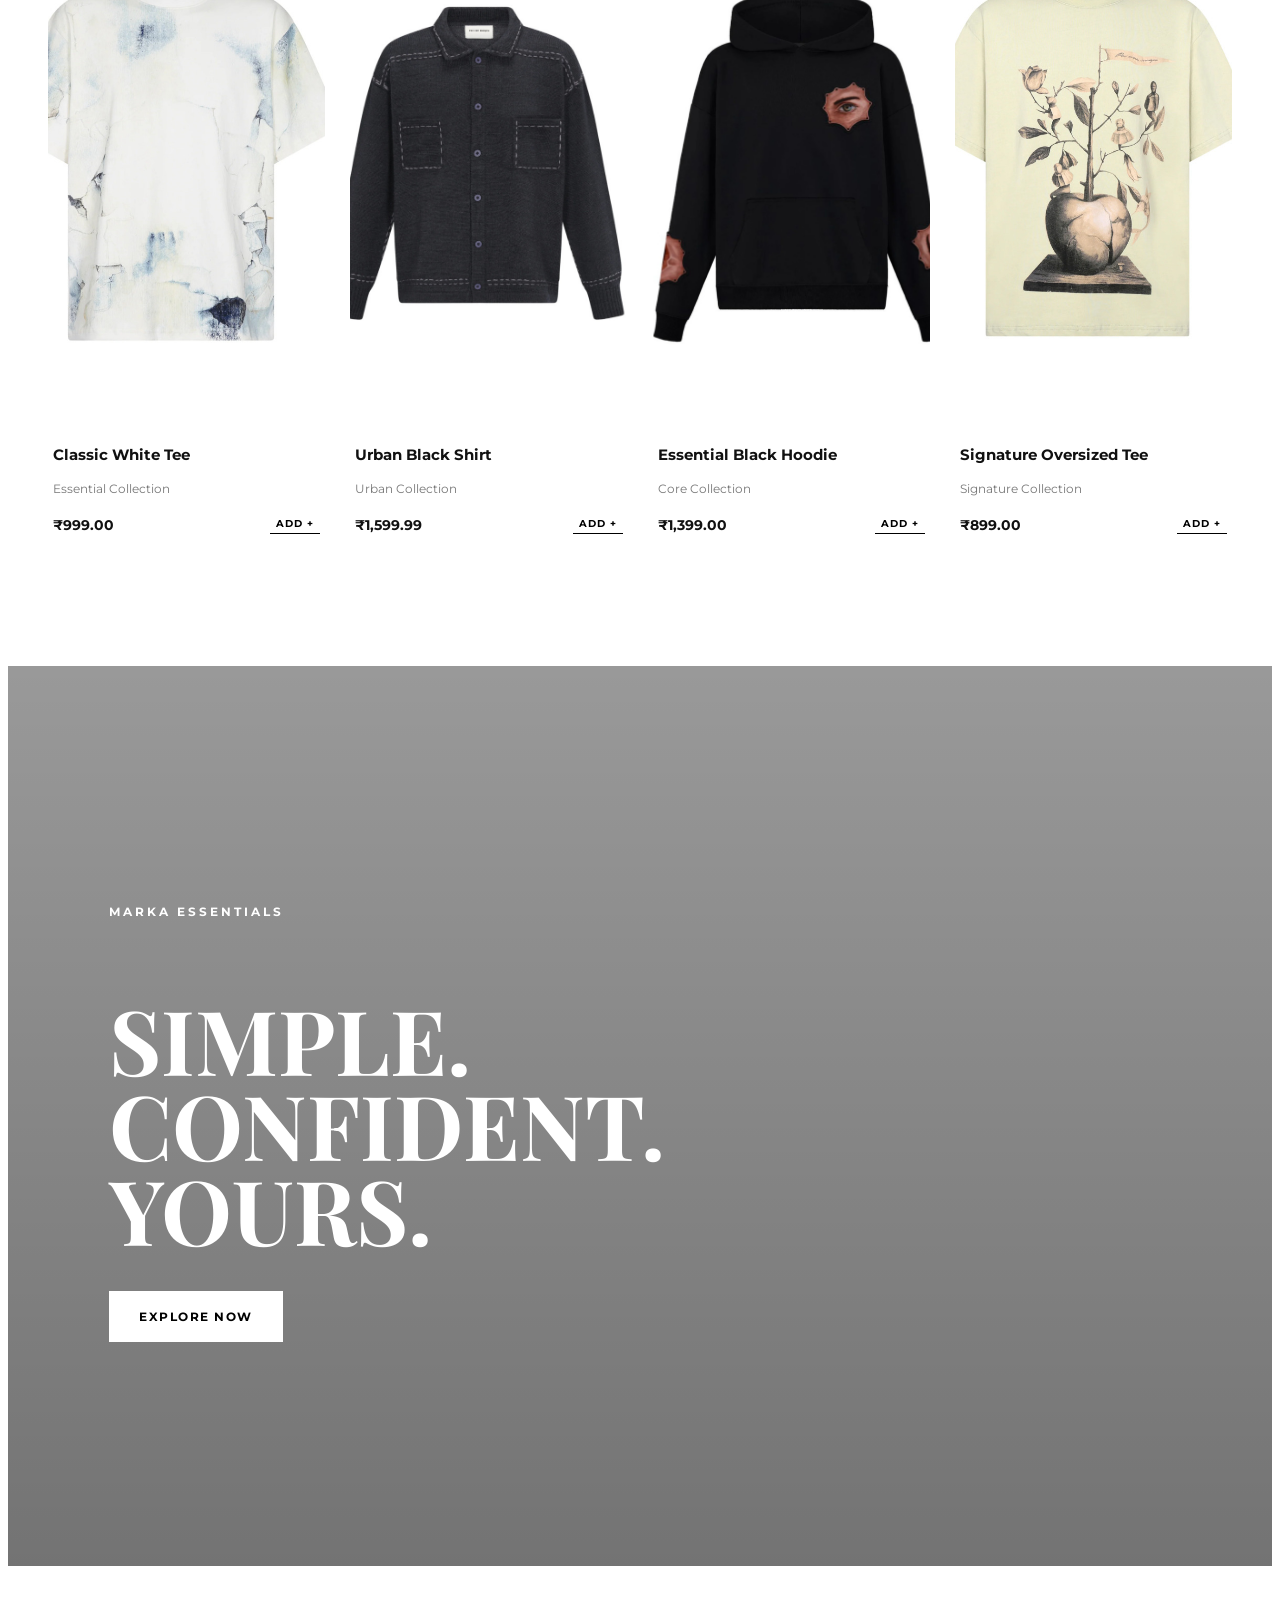
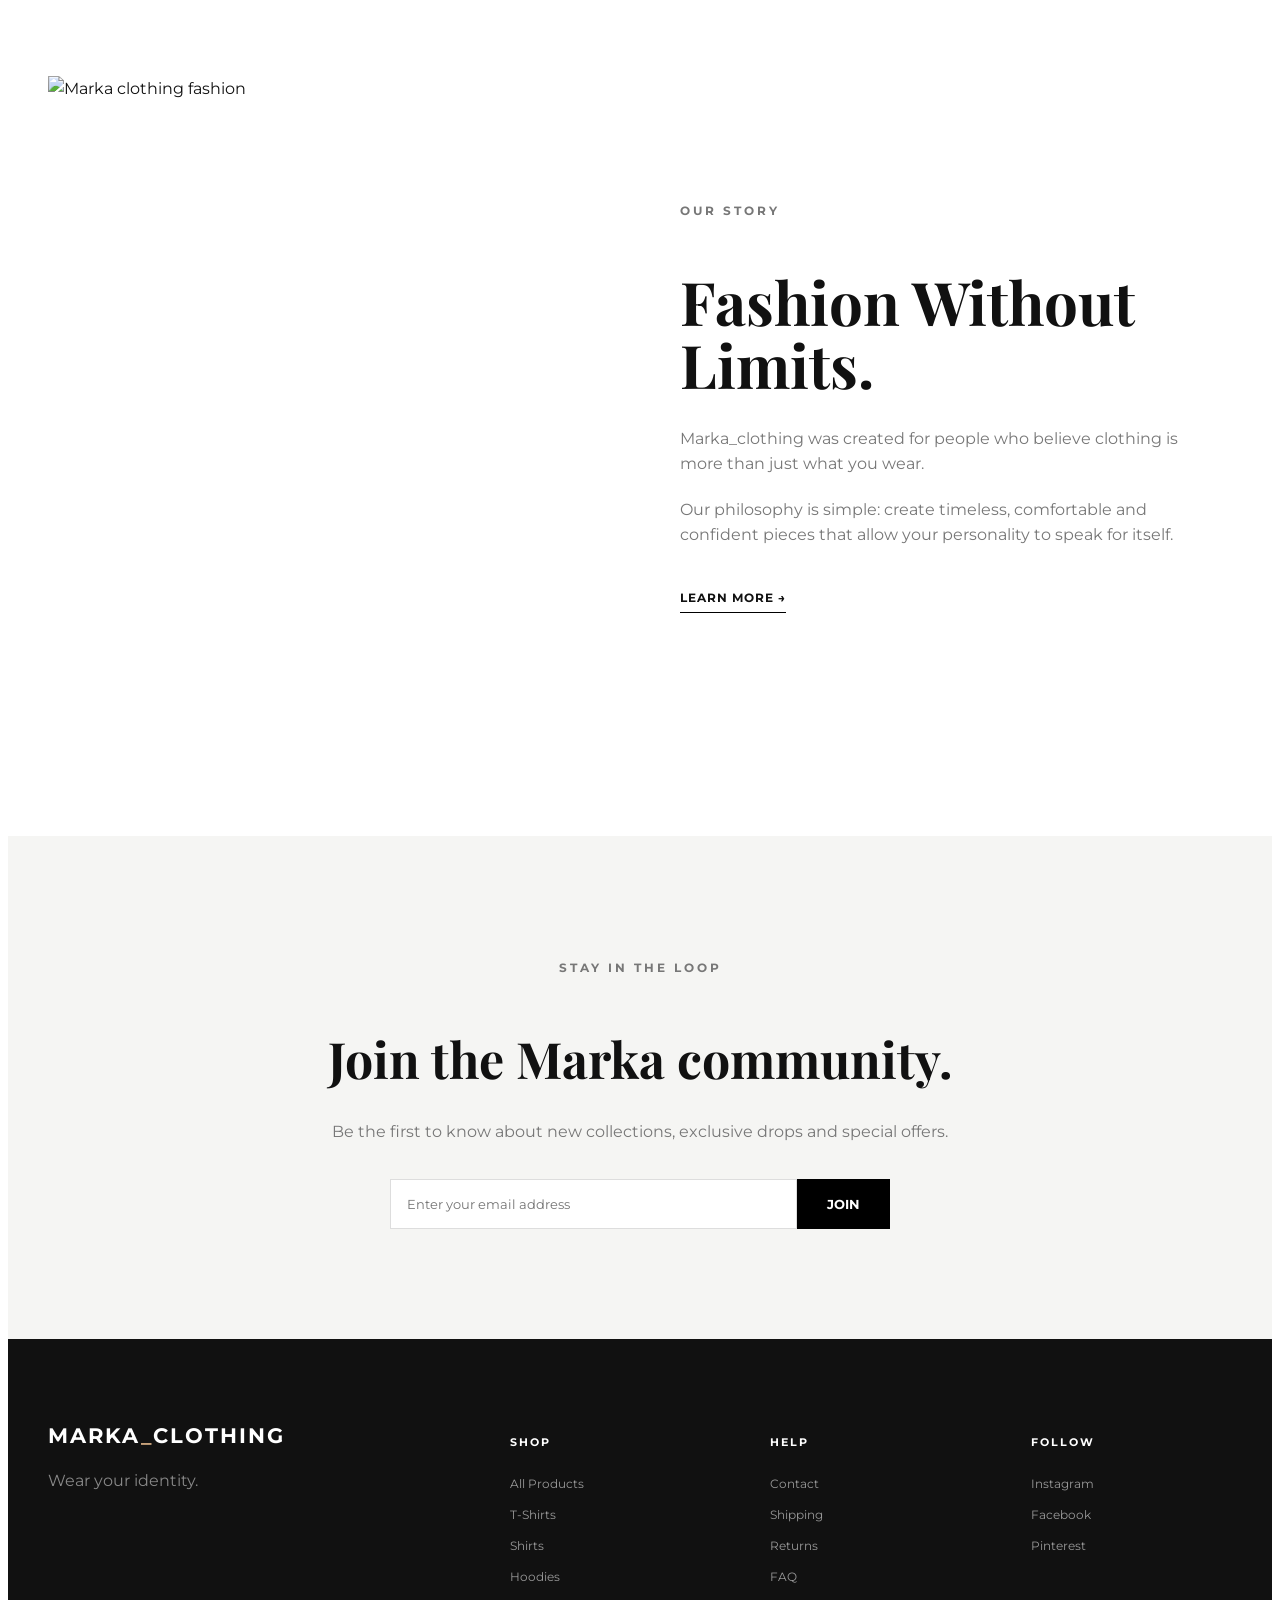
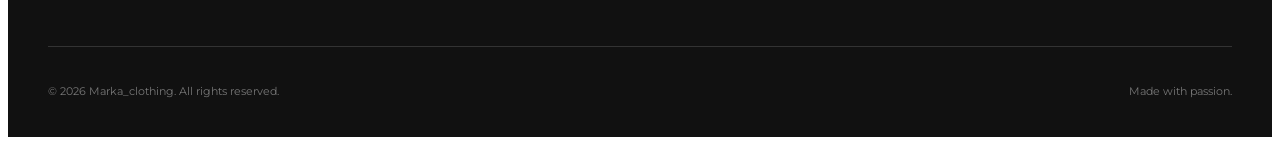
==== commit 1e21556b: "Update index.html" ====
--- a/index.html
+++ b/index.html
@@ -157,7 +157,7 @@
                     <div class="product-bottom">
 
                         <span class="price">
-                            ₹1,499
+                            ₹999.00
                         </span>
 
                         <button class="add-cart">
@@ -203,7 +203,7 @@
                     <div class="product-bottom">
 
                         <span class="price">
-                            ₹2,299
+                            ₹1,599.99
                         </span>
 
                         <button class="add-cart">
@@ -249,7 +249,7 @@
                     <div class="product-bottom">
 
                         <span class="price">
-                            ₹2,799
+                            ₹1,399.00
                         </span>
 
                         <button class="add-cart">
@@ -295,7 +295,7 @@
                     <div class="product-bottom">
 
                         <span class="price">
-                            ₹1,899
+                            ₹899.00
                         </span>
 
                         <button class="add-cart">
--- a/style.css
+++ b/style.css
@@ -134,7 +134,7 @@
         rgba(0, 0, 0, 0.45),
         rgba(0, 0, 0, 0.55)
     ),
-    url("https://images.unsplash.com/photo-1490481651871-ab68de25d43d?auto=format&fit=crop&w=2000&q=85");
+    url("black-hoodie.jpg");
 
 background-size: cover;
 background-position: center;
@@ -348,7 +348,7 @@
         rgba(0, 0, 0, 0.4),
         rgba(0, 0, 0, 0.55)
     ),
-    url("https://images.unsplash.com/photo-1496747611176-843222e1e57c?auto=format&fit=crop&w=2000&q=85");
+    url("white-tshirt");
 
 background-size: cover;
 background-position: center;
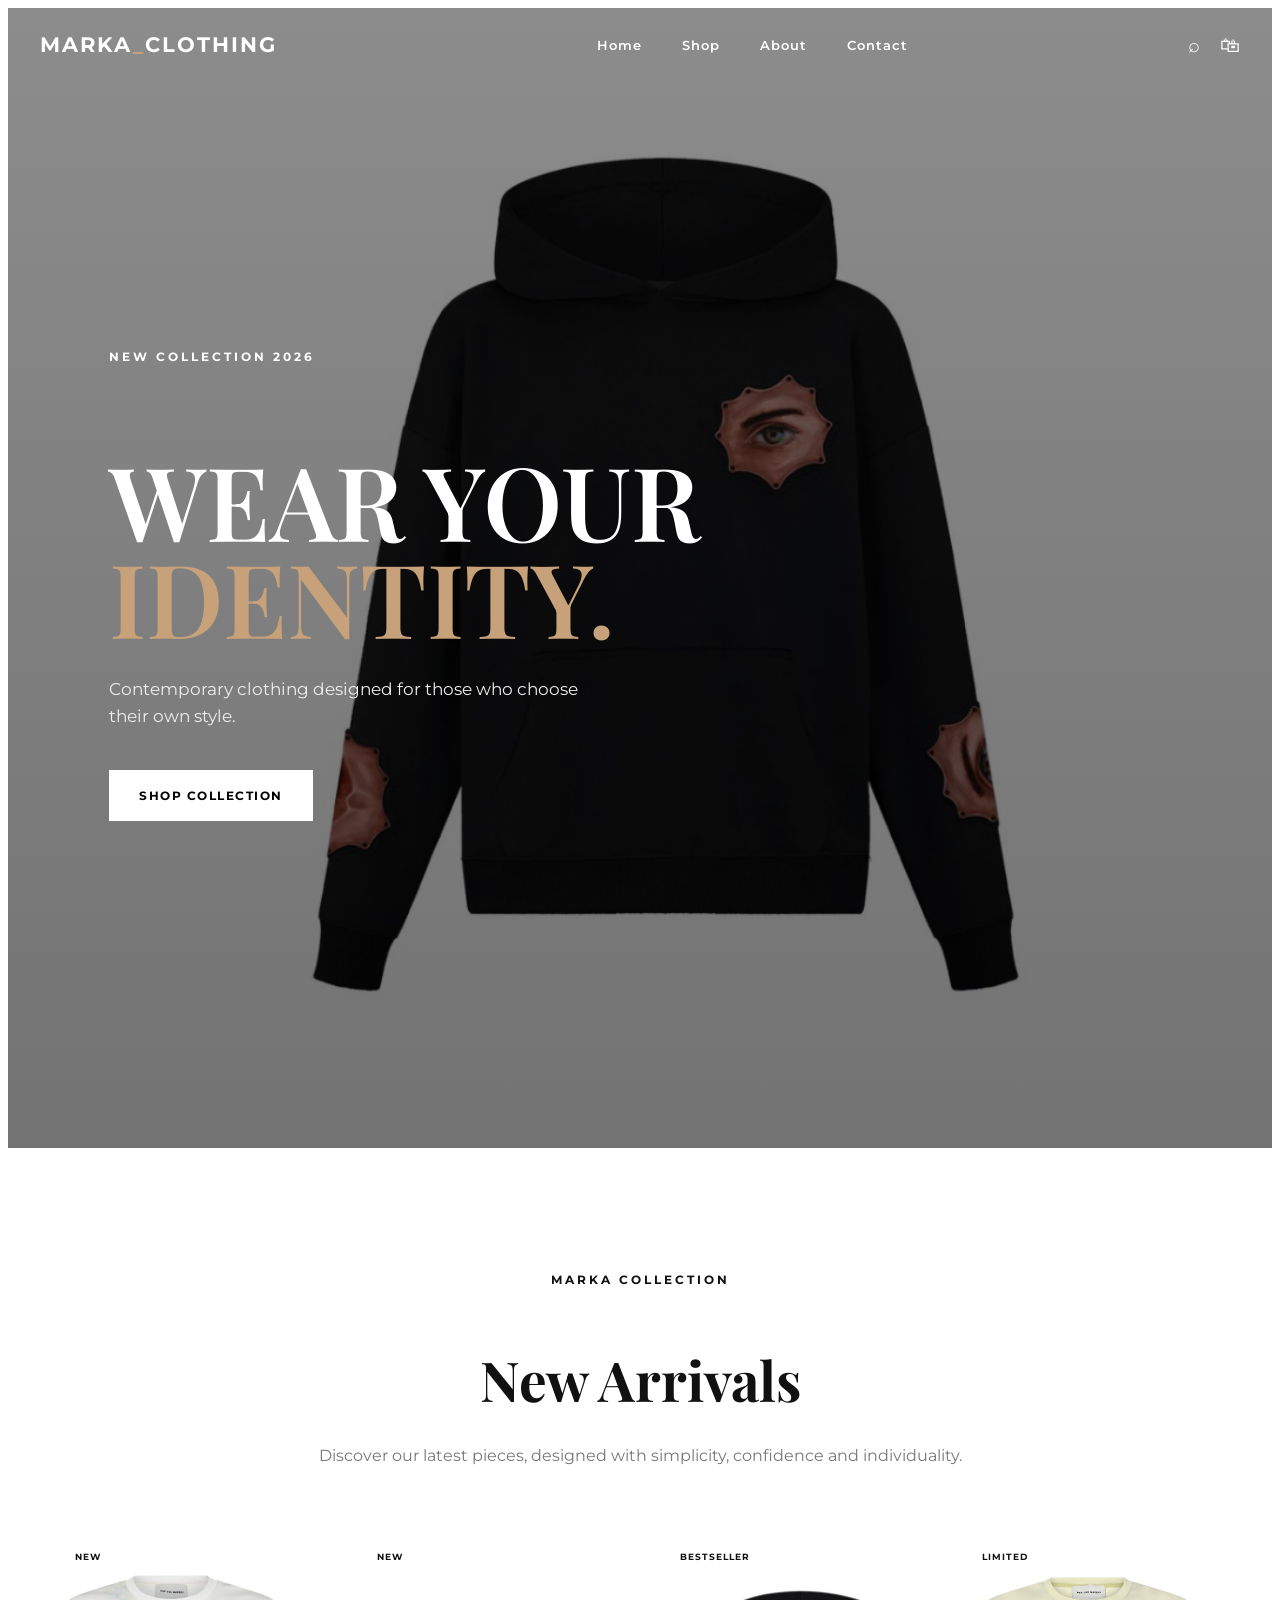
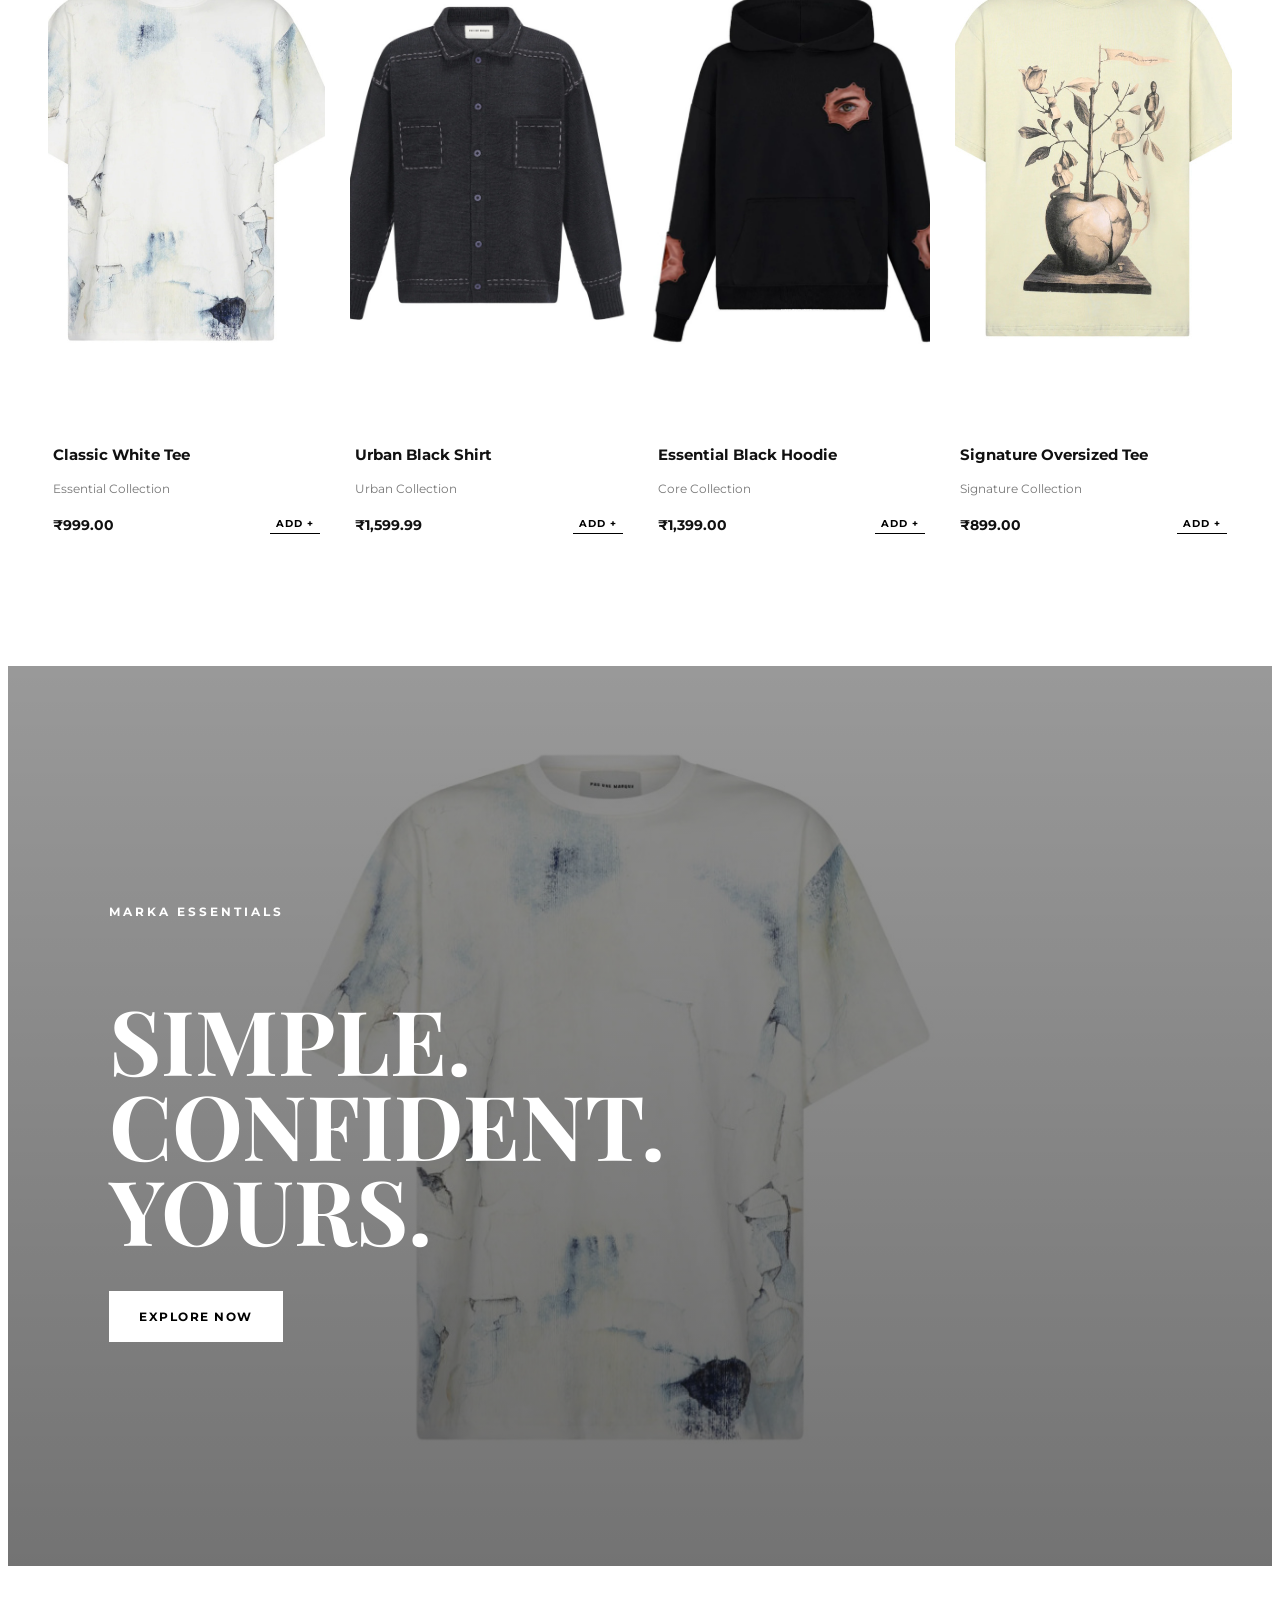
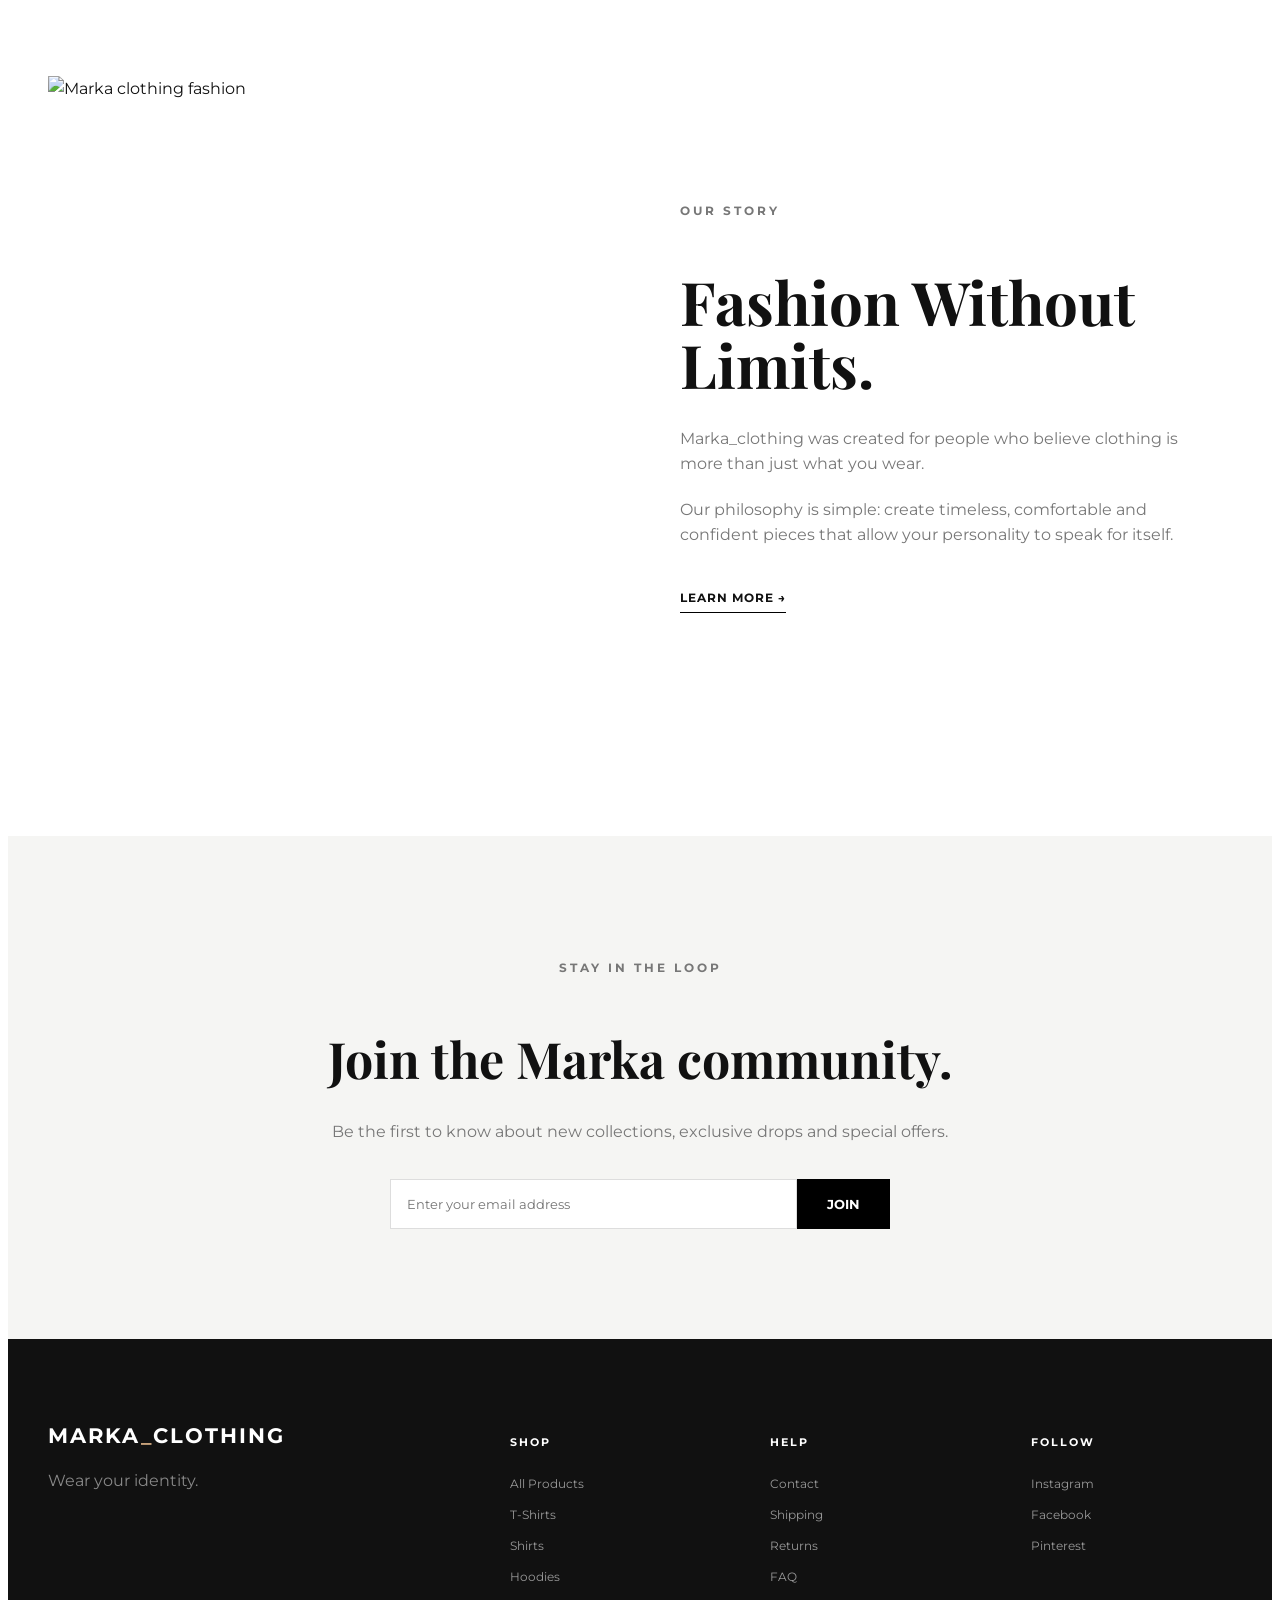
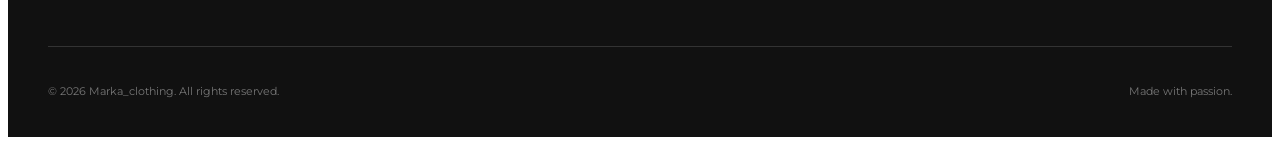
==== commit fe3e441c: "Implement add to cart functionality in index.html Added functionality to add products to the cart an" ====
--- a/index.html
+++ b/index.html
@@ -541,7 +541,37 @@
     </div>
 
 </footer>
-
+<script>
+    let cart = JSON.parse(localStorage.getItem("markaCart")) || [];
+
+    const addButtons = document.querySelectorAll(".product-card button");
+
+    addButtons.forEach(button => {
+        button.addEventListener("click", () => {
+            const product = button.closest(".product-card");
+
+            if (!product) return;
+
+            const name = product.querySelector("h3").textContent.trim();
+            const price = product.querySelector("strong").textContent.trim();
+            const image = product.querySelector("img").getAttribute("src");
+
+            cart.push({
+                name: name,
+                price: price,
+                image: image
+            });
+
+            localStorage.setItem("markaCart", JSON.stringify(cart));
+
+            button.textContent = "ADDED ✓";
+
+            setTimeout(() => {
+                button.textContent = "ADD TO CART";
+            }, 1500);
+        });
+    });
+</script>
 
 </body>
 
--- a/style.css
+++ b/style.css
@@ -348,7 +348,7 @@
         rgba(0, 0, 0, 0.4),
         rgba(0, 0, 0, 0.55)
     ),
-    url("white-tshirt");
+    url("white-tshirt.jpg");
 
 background-size: cover;
 background-position: center;
